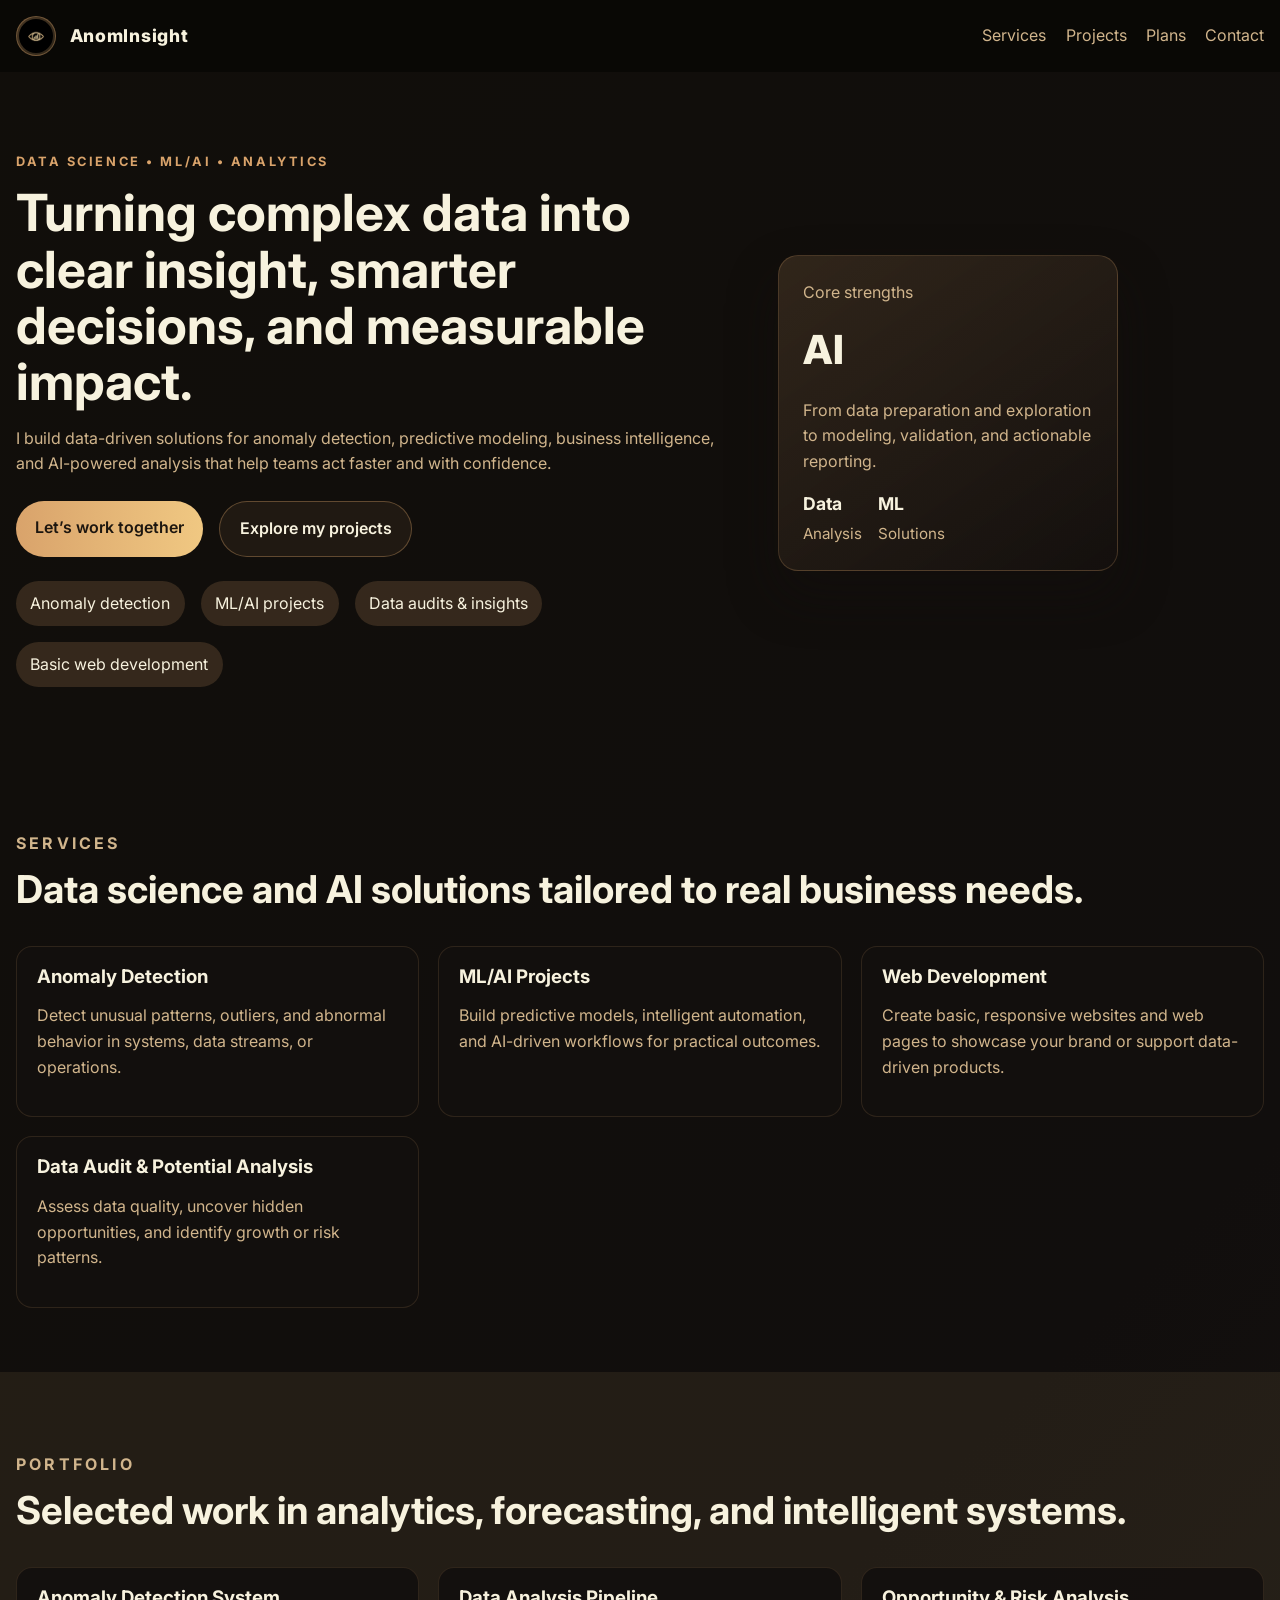
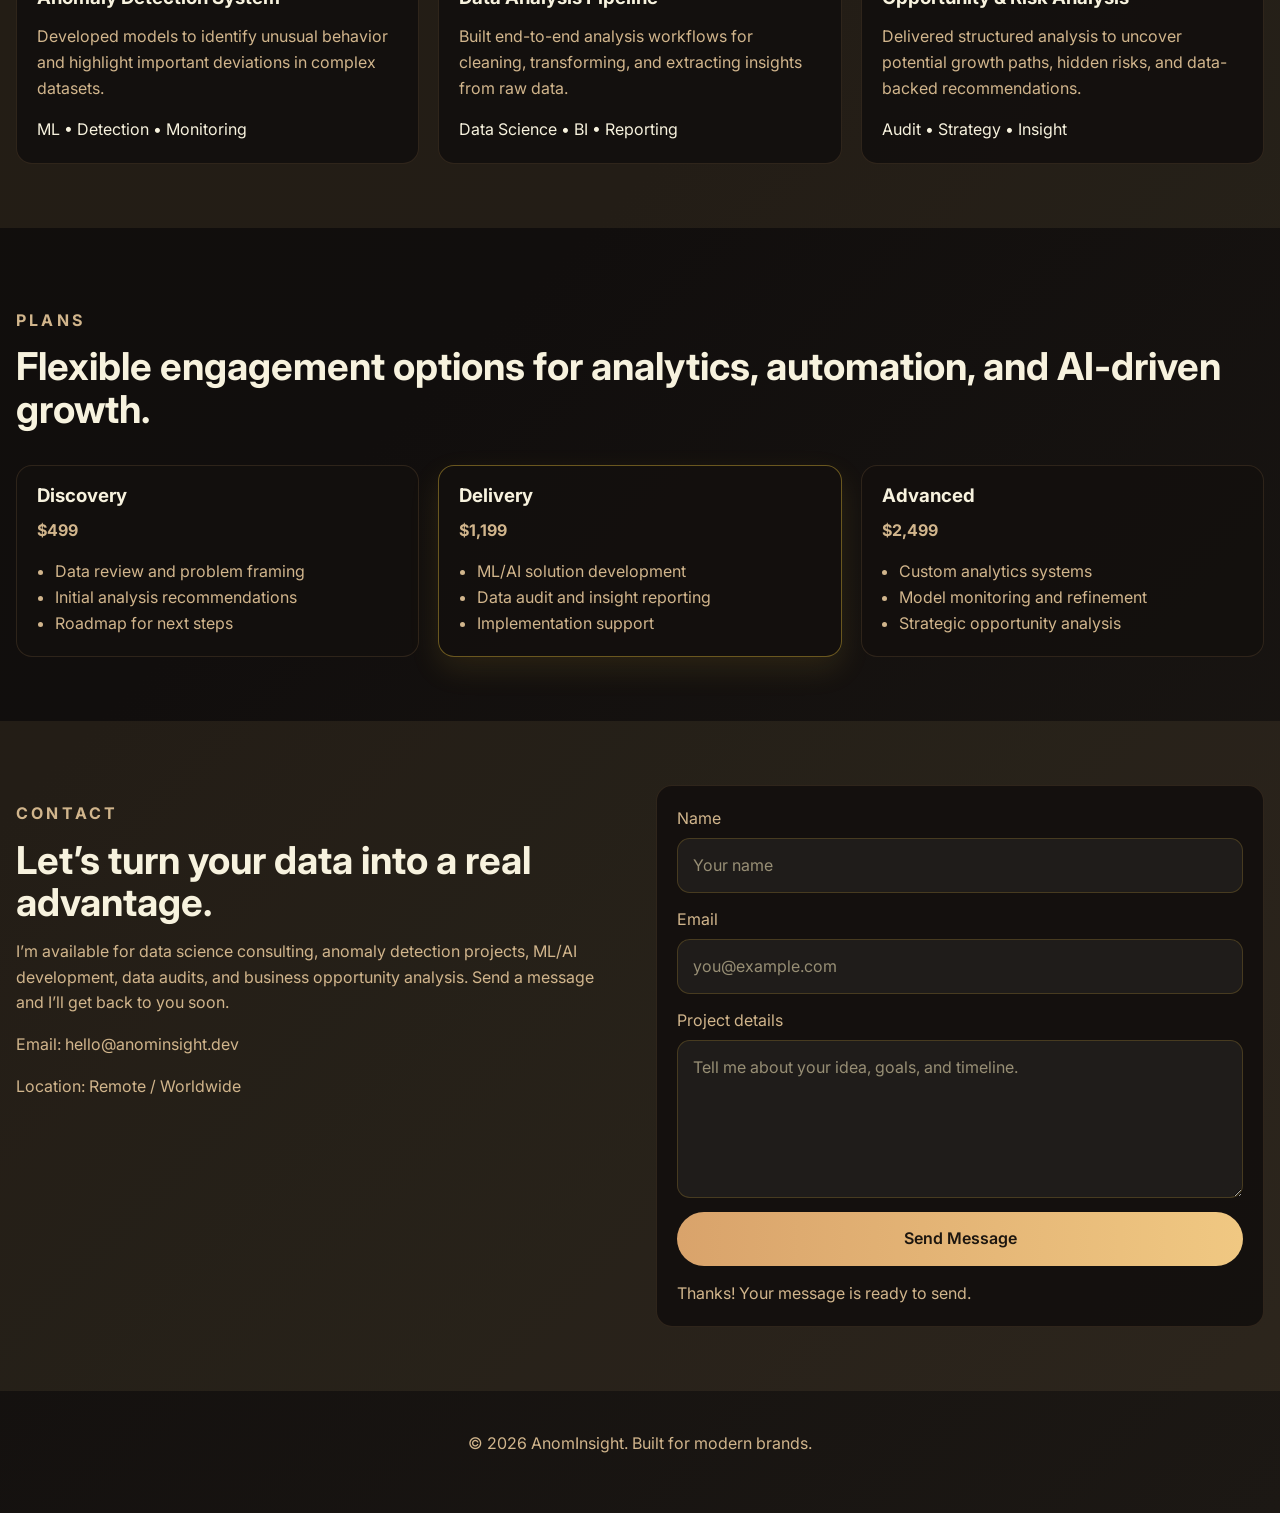
==== index.html @ 2d970a3c "Add CNAME file and update navigation links in index.html; adjust container and nav-inner widths in s" ====
﻿<!DOCTYPE html>
<html lang="en">
  <head>
    <meta charset="UTF-8" />
    <meta name="viewport" content="width=device-width, initial-scale=1.0" />
    <meta name="description" content="AnomInsight is a modern brand and portfolio page for showcasing projects, services, pricing plans, and contact details." />
    <title>AnomInsight | Portfolio & Brand</title>
    <link rel="preconnect" href="https://fonts.googleapis.com" />
    <link rel="preconnect" href="https://fonts.gstatic.com" crossorigin />
    <link href="https://fonts.googleapis.com/css2?family=Inter:wght@400;500;600;700;800&display=swap" rel="stylesheet" />
    <link rel="stylesheet" href="style.css" />
  </head>
  <body>
    <header class="hero" id="top">
      <nav class="nav">
        <div class="container nav-inner">
          <a class="brand" href="#top">
            <span class="brand-logo"><img src="images/Logo_small_2.png" alt="AnomInsight Logo" /></span>
            <span>AnomInsight</span>
          </a>
          <button class="menu-toggle" aria-label="Toggle navigation" aria-expanded="false">
            <span></span>
            <span></span>
            <span></span>
          </button>
          <div class="nav-links">
            <a href="#services">Services</a>
            <a href="#projects">Projects</a>
            <a href="#plans">Plans</a>
            <a href="#contact">Contact</a>
          </div>
        </div>
      </nav>

      <div class="container hero-grid">
        <div>
          <p class="eyebrow">Data Science • ML/AI • Analytics</p>
          <h1>Turning complex data into clear insight, smarter decisions, and measurable impact.</h1>
          <p class="hero-copy">
            I build data-driven solutions for anomaly detection, predictive modeling, business intelligence, and AI-powered analysis that help teams act faster and with confidence.
          </p>
          <div class="hero-actions">
            <a class="btn btn-primary" href="#contact">Let’s work together</a>
            <a class="btn btn-secondary" href="#projects">Explore my projects</a>
          </div>
          <ul class="highlights">
            <li>Anomaly detection</li>
            <li>ML/AI projects</li>
            <li>Data audits & insights</li>
            <li>Basic web development</li>
          </ul>
        </div>

        <div class="panel-card">
          <p class="panel-label">Core strengths</p>
          <div class="score">AI</div>
          <p class="panel-text">From data preparation and exploration to modeling, validation, and actionable reporting.</p>
          <div class="mini-stats">
            <div>
              <strong>Data</strong>
              <span>Analysis</span>
            </div>
            <div>
              <strong>ML</strong>
              <span>Solutions</span>
            </div>
          </div>
        </div>
      </div>
    </header>

    <main>
      <section class="section container" id="services">
        <div class="section-heading">
          <p class="eyebrow">Services</p>
          <h2>Data science and AI solutions tailored to real business needs.</h2>
        </div>
        <div class="cards">
          <article class="card">
            <h3>Anomaly Detection</h3>
            <p>Detect unusual patterns, outliers, and abnormal behavior in systems, data streams, or operations.</p>
          </article>
          <article class="card">
            <h3>ML/AI Projects</h3>
            <p>Build predictive models, intelligent automation, and AI-driven workflows for practical outcomes.</p>
          </article>
          <article class="card">
            <h3>Web Development</h3>
            <p>Create basic, responsive websites and web pages to showcase your brand or support data-driven products.</p>
          </article>
          <article class="card">
            <h3>Data Audit & Potential Analysis</h3>
            <p>Assess data quality, uncover hidden opportunities, and identify growth or risk patterns.</p>
          </article>
        </div>
      </section>

      <section class="section section-alt" id="projects">
        <div class="container">
          <div class="section-heading">
            <p class="eyebrow">Portfolio</p>
            <h2>Selected work in analytics, forecasting, and intelligent systems.</h2>
          </div>
          <div class="project-grid">
            <article class="project-card">
              <h3>Anomaly Detection System</h3>
              <p>Developed models to identify unusual behavior and highlight important deviations in complex datasets.</p>
              <span>ML • Detection • Monitoring</span>
            </article>
            <article class="project-card">
              <h3>Data Analysis Pipeline</h3>
              <p>Built end-to-end analysis workflows for cleaning, transforming, and extracting insights from raw data.</p>
              <span>Data Science • BI • Reporting</span>
            </article>
            <article class="project-card">
              <h3>Opportunity & Risk Analysis</h3>
              <p>Delivered structured analysis to uncover potential growth paths, hidden risks, and data-backed recommendations.</p>
              <span>Audit • Strategy • Insight</span>
            </article>
          </div>
        </div>
      </section>

      <section class="section container" id="plans">
        <div class="section-heading">
          <p class="eyebrow">Plans</p>
          <h2>Flexible engagement options for analytics, automation, and AI-driven growth.</h2>
        </div>
        <div class="plans-grid">
          <article class="plan-card">
            <h3>Discovery</h3>
            <p class="price">$499</p>
            <ul>
              <li>Data review and problem framing</li>
              <li>Initial analysis recommendations</li>
              <li>Roadmap for next steps</li>
            </ul>
          </article>
          <article class="plan-card featured">
            <h3>Delivery</h3>
            <p class="price">$1,199</p>
            <ul>
              <li>ML/AI solution development</li>
              <li>Data audit and insight reporting</li>
              <li>Implementation support</li>
            </ul>
          </article>
          <article class="plan-card">
            <h3>Advanced</h3>
            <p class="price">$2,499</p>
            <ul>
              <li>Custom analytics systems</li>
              <li>Model monitoring and refinement</li>
              <li>Strategic opportunity analysis</li>
            </ul>
          </article>
        </div>
      </section>

      <section class="section section-alt" id="contact">
        <div class="container contact-grid">
          <div>
            <p class="eyebrow">Contact</p>
            <h2>Let’s turn your data into a real advantage.</h2>
            <p>I’m available for data science consulting, anomaly detection projects, ML/AI development, data audits, and business opportunity analysis. Send a message and I’ll get back to you soon.</p>
            <div class="contact-info">
              <p>Email: hello@anominsight.dev</p>
              <p>Location: Remote / Worldwide</p>
            </div>
          </div>

          <form class="contact-form" id="contactForm">
            <label>
              Name
              <input type="text" name="name" placeholder="Your name" required />
            </label>
            <label>
              Email
              <input type="email" name="email" placeholder="you@example.com" required />
            </label>
            <label>
              Project details
              <textarea name="message" rows="5" placeholder="Tell me about your idea, goals, and timeline." required></textarea>
            </label>
            <button class="btn btn-primary" type="submit">Send Message</button>
            <p class="form-note" id="formNote">Thanks! Your message is ready to send.</p>
          </form>
        </div>
      </section>
    </main>

    <footer class="footer">
      <div class="container footer-content">
        <p>© <span id="year"></span> AnomInsight. Built for modern brands.</p>
      </div>
    </footer>

    <script src="script.js"></script>
  </body>
</html>
---- style.css ----
﻿:root {
  --bg: #090806;
  --panel: #12100f;
  --panel-2: #1a1714;
  --text: #f7f2de;
  --muted: #d1b58c;
  --accent: #d9a36b;
  --accent-2: #f0c882;
}

* { box-sizing: border-box; }

html { scroll-behavior: smooth; }

body {
  margin: 0;
  font-family: 'Inter', sans-serif;
  color: var(--text);
  background: linear-gradient(135deg, #110e0a, #110e0d 55%, #1c1814);
  line-height: 1.6;
}

a { color: inherit; text-decoration: none; }

button, input, textarea { font: inherit; }

.container {
  width: min(1600px, calc(100% - 2rem));
  margin: 0 auto;
}

body {
  padding-top: 72px;
}

.hero {
  padding: 1.2rem 0 4rem;
}

.nav {
  position: fixed;
  top: 0;
  left: 0;
  right: 0;
  z-index: 999;
  background: rgba(9, 8, 6, 0.92);
  backdrop-filter: blur(14px);
}

.nav-inner {
  width: min(1320px, calc(100% - 2rem));
  margin: 0 auto;
  display: flex;
  justify-content: space-between;
  align-items: center;
  padding: 1rem 0;
}

.brand {
  font-weight: 800;
  letter-spacing: 0.04em;
  font-size: 1.1rem;
  display: inline-flex;
  align-items: center;
  gap: 0.85rem;
}

.brand-logo {
  width: 40px;
  height: 40px;
  border-radius: 50%;
  display: inline-flex;
  align-items: center;
  justify-content: center;
  overflow: hidden;
  background: linear-gradient(135deg, rgba(217,163,107,0.3), rgba(240,200,130,0.15));
  border: 1px solid rgba(217,163,107,0.35);
  flex-shrink: 0;
  padding: 2px;
}

.brand-logo img {
  width: 100%;
  height: 100%;
  object-fit: cover;
  border-radius: 50%;
  display: block;
}

.nav-links {
  display: flex;
  gap: 1.2rem;
  color: var(--muted);
}

.menu-toggle {
  display: none;
  background: transparent;
  border: 0;
  padding: 0.25rem;
  cursor: pointer;
}

.menu-toggle span {
  display: block;
  width: 24px;
  height: 2px;
  background: var(--text);
  margin: 5px 0;
}

.hero-grid {
  display: grid;
  grid-template-columns: 1.2fr 0.8fr;
  gap: 2rem;
  align-items: center;
  padding-top: 3rem;
}

.eyebrow {
  text-transform: uppercase;
  letter-spacing: 0.2em;
  font-size: 0.8rem;
  color: var(--accent);
  font-weight: 700;
  margin-bottom: 0.75rem;
}

h1, h2, h3 {
  line-height: 1.1;
  margin: 0 0 1rem;
}

h1 { font-size: clamp(2.2rem, 4vw, 3.7rem); }
h2 { font-size: clamp(1.8rem, 3vw, 2.4rem); }

.hero-copy, .card p, .section p, .project-card p, .plan-card li, .contact-info p, .footer p {
  color: var(--muted);
  font-size: 1rem;
}

.hero-actions {
  display: flex;
  gap: 1rem;
  margin-top: 1.5rem;
  flex-wrap: wrap;
}

.btn {
  display: inline-block;
  padding: 0.9rem 1.2rem;
  border-radius: 999px;
  font-weight: 600;
  transition: transform 180ms ease, box-shadow 180ms ease;
  border: 0;
  cursor: pointer;
}

.btn:hover { transform: translateY(-2px); }

.btn-primary {
  background: linear-gradient(90deg, var(--accent), var(--accent-2));
  color: #1d160f;
}

.btn-secondary {
  border: 1px solid rgba(217,163,107,0.35);
  background: rgba(217,163,107,0.08);
  color: var(--text);
}

.highlights {
  display: flex;
  gap: 1rem;
  flex-wrap: wrap;
  padding: 0;
  margin: 1.5rem 0 0;
  list-style: none;
}

.highlights li {
  background: rgba(217,163,107,0.18);
  padding: 0.6rem 0.9rem;
  border-radius: 999px;
  color: var(--text);
}

.panel-card {
  width: 100%;
  max-width: 340px;
  background: linear-gradient(145deg, rgba(217,163,107,0.16), rgba(20,16,14,0.9));
  border: 1px solid rgba(217,163,107,0.22);
  border-radius: 1.25rem;
  padding: 1.5rem;
  box-shadow: 0 24px 50px rgba(20,16,14,0.45);
}

.panel-label { color: var(--muted); margin: 0 0 0.75rem; }

.score {
  font-size: 2.5rem;
  font-weight: 800;
  margin-bottom: 1rem;
}

.panel-text { margin: 0 0 1rem; color: var(--muted); }

.mini-stats {
  display: flex;
  gap: 1rem;
}

.mini-stats div {
  display: flex;
  flex-direction: column;
  gap: 0.2rem;
}

.mini-stats strong { font-size: 1.1rem; }
.mini-stats span { color: var(--muted); font-size: 0.95rem; }

.section {
  padding: 4rem 0;
}

.section-alt {
  background: rgba(240, 200, 130, 0.08);
}

.section-heading { margin-bottom: 2.2rem; }

.cards, .project-grid, .plans-grid {
  display: grid;
  gap: 1.2rem;
}

.cards {
  grid-template-columns: repeat(3, 1fr);
}

.project-grid {
  grid-template-columns: repeat(3, 1fr);
}

.plans-grid {
  grid-template-columns: repeat(3, 1fr);
}

.card, .project-card, .plan-card, .contact-form {
  background: rgba(20, 16, 14, 0.95);
  border: 1px solid rgba(217,163,107,0.14);
  border-radius: 1rem;
  padding: 1.25rem;
}

.card h3, .project-card h3, .plan-card h3 { margin-bottom: 0.7rem; }

.plan-card.featured {
  border-color: rgba(212,175,55,0.45);
  box-shadow: 0 12px 30px rgba(212,175,55,0.12);
}

.price {
  font-size: 1.8rem;
  font-weight: 700;
  color: var(--accent);
  margin-top: 0;
}

.plan-card ul {
  padding-left: 1.1rem;
  margin: 0;
}

.contact-grid {
  display: grid;
  grid-template-columns: 1fr 1fr;
  gap: 2rem;
  align-items: start;
}

.contact-form {
  display: grid;
  gap: 0.9rem;
}

.contact-form label {
  display: grid;
  gap: 0.4rem;
  color: var(--muted);
}

.contact-form input,
.contact-form textarea {
  width: 100%;
  border: 1px solid rgba(212,175,55,0.22);
  border-radius: 0.8rem;
  padding: 0.85rem 0.95rem;
  background: rgba(255,255,255,0.05);
  color: var(--text);
}

.contact-form input::placeholder,
.contact-form textarea::placeholder {
  color: rgba(202,191,155,0.7);
}

.form-note {
  margin: 0;
  color: var(--accent);
  min-height: 1.4rem;
}

.footer {
  padding: 1.5rem 0 2.5rem;
}

.footer-content {
  text-align: center;
}

@media (max-width: 840px) {
  .menu-toggle { display: block; }

  .nav-links {
    display: none;
    position: absolute;
    top: 70px;
    right: 1rem;
    background: rgba(7, 17, 31, 0.96);
    padding: 1rem;
    border-radius: 1rem;
    border: 1px solid rgba(255,255,255,0.1);
    flex-direction: column;
    min-width: 180px;
  }

  .nav-links.open { display: flex; }

  .hero-grid, .contact-grid, .cards, .project-grid, .plans-grid {
    grid-template-columns: 1fr;
  }
}
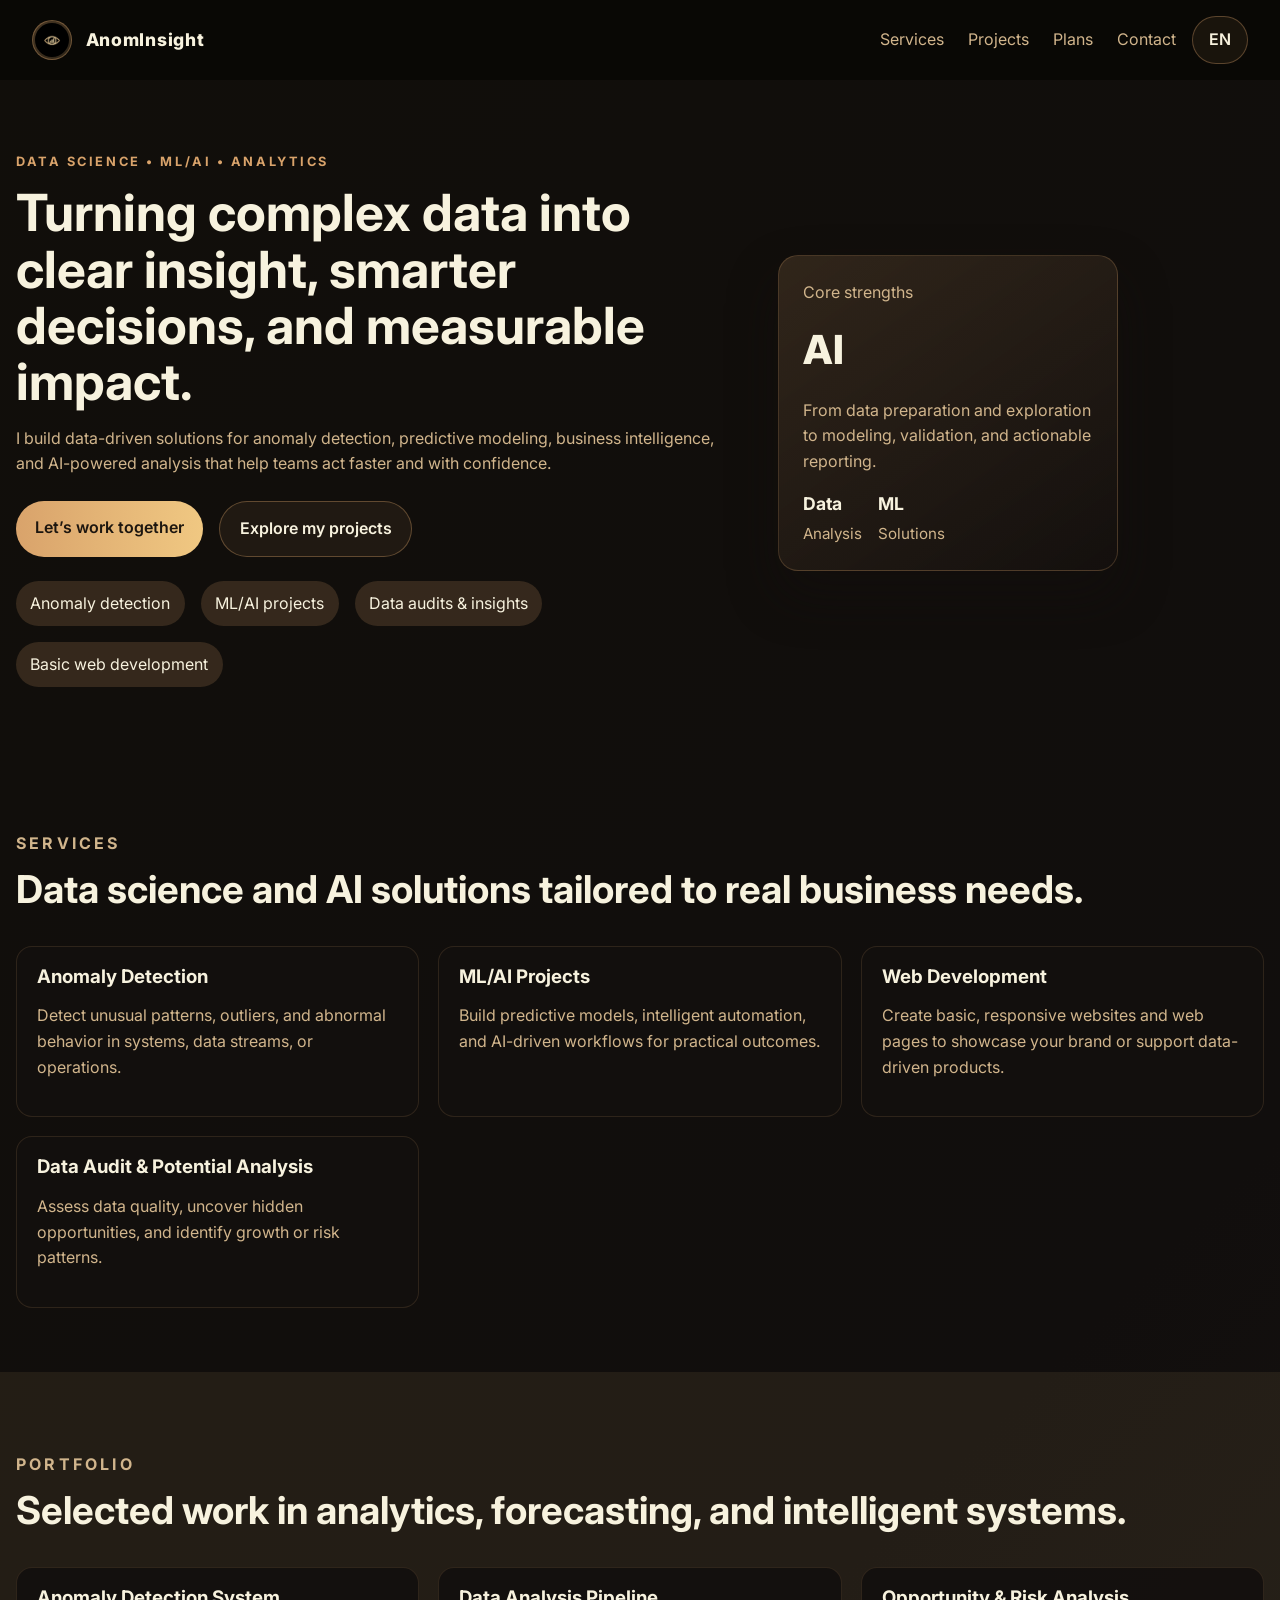
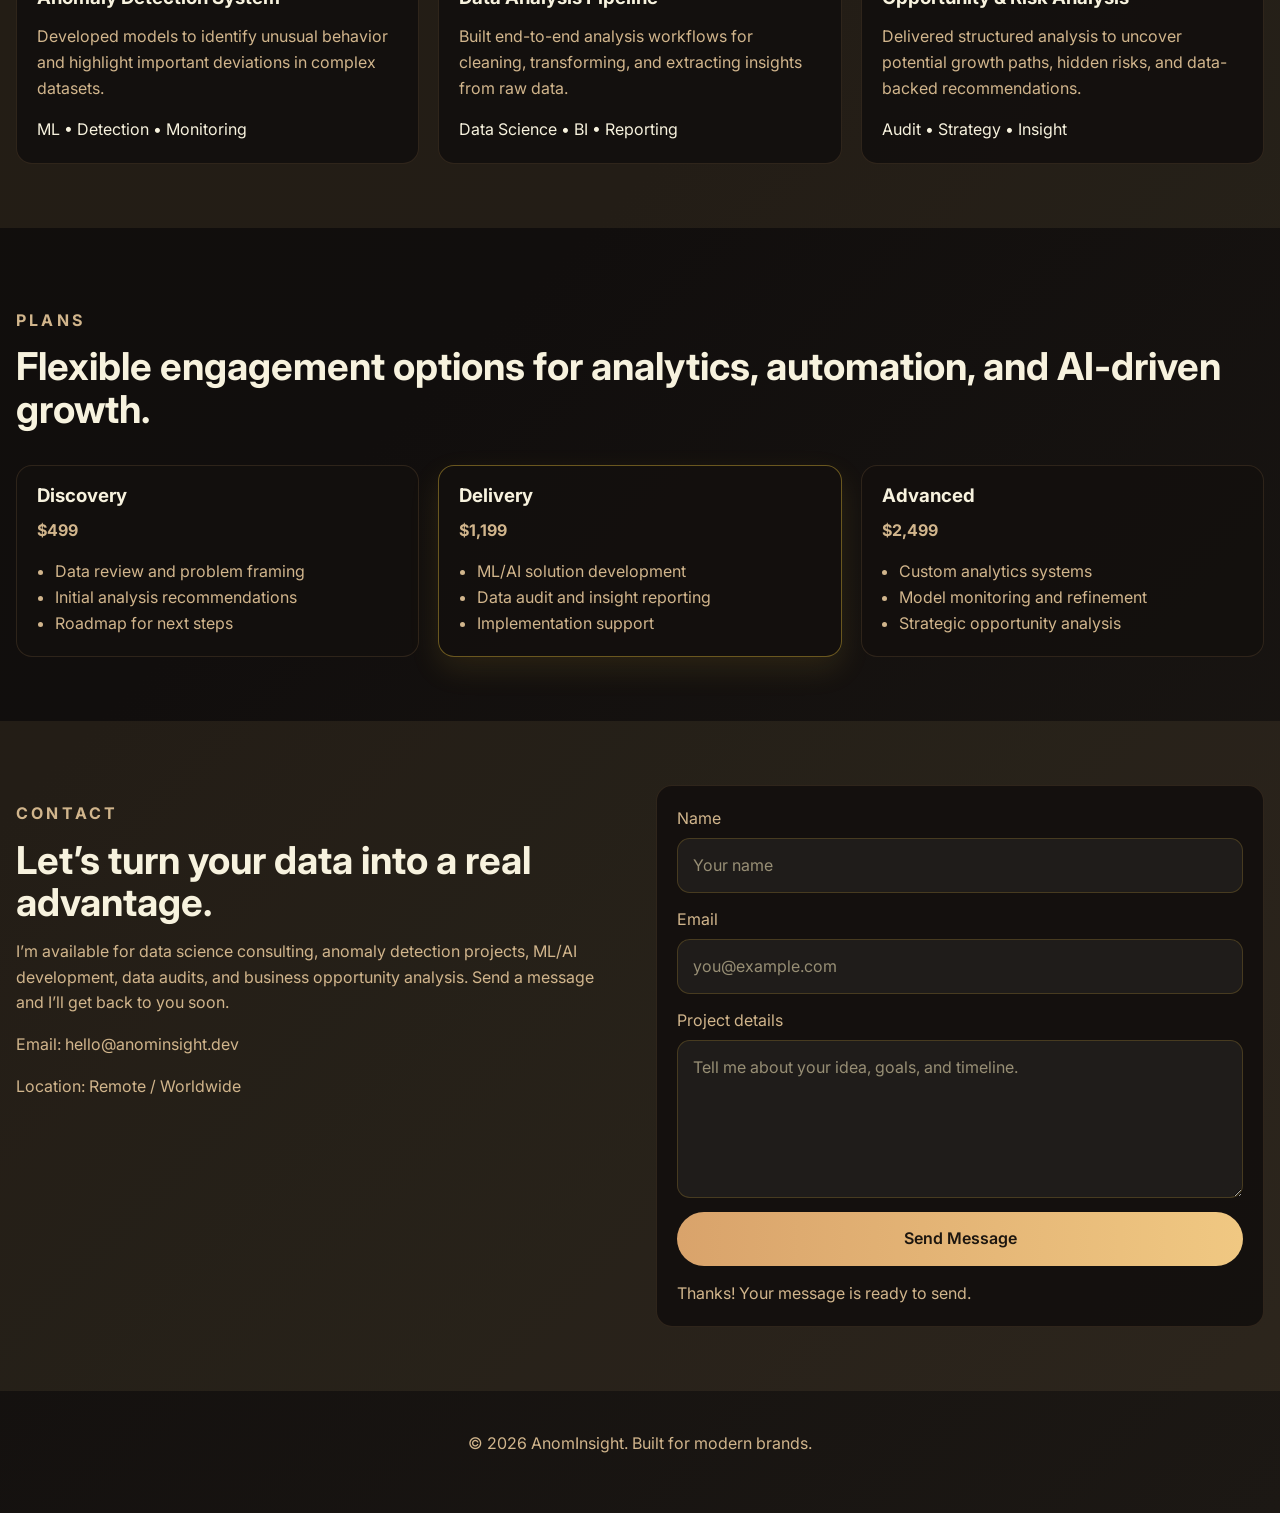
==== commit 88d55486: "Add multilingual support and enhance navigation styling in HTML, CSS, and JavaScript" ====
--- a/index.html
+++ b/index.html
@@ -23,38 +23,41 @@
             <span></span>
             <span></span>
           </button>
-          <div class="nav-links">
-            <a href="#services">Services</a>
-            <a href="#projects">Projects</a>
-            <a href="#plans">Plans</a>
-            <a href="#contact">Contact</a>
+          <div class="nav-actions">
+            <div class="nav-links">
+              <a href="#services" data-i18n="nav.services">Services</a>
+              <a href="#projects" data-i18n="nav.projects">Projects</a>
+              <a href="#plans" data-i18n="nav.plans">Plans</a>
+              <a href="#contact" data-i18n="nav.contact">Contact</a>
+            </div>
+            <button class="lang-toggle" type="button" aria-label="Switch language" data-i18n="langToggle">HU</button>
           </div>
         </div>
       </nav>
 
       <div class="container hero-grid">
         <div>
-          <p class="eyebrow">Data Science • ML/AI • Analytics</p>
-          <h1>Turning complex data into clear insight, smarter decisions, and measurable impact.</h1>
-          <p class="hero-copy">
+          <p class="eyebrow" data-i18n="hero.eyebrow">Data Science • ML/AI • Analytics</p>
+          <h1 data-i18n="hero.heading">Turning complex data into clear insight, smarter decisions, and measurable impact.</h1>
+          <p class="hero-copy" data-i18n="hero.copy">
             I build data-driven solutions for anomaly detection, predictive modeling, business intelligence, and AI-powered analysis that help teams act faster and with confidence.
           </p>
           <div class="hero-actions">
-            <a class="btn btn-primary" href="#contact">Let’s work together</a>
-            <a class="btn btn-secondary" href="#projects">Explore my projects</a>
+            <a class="btn btn-primary" href="#contact" data-i18n="hero.ctaPrimary">Let’s work together</a>
+            <a class="btn btn-secondary" href="#projects" data-i18n="hero.ctaSecondary">Explore my projects</a>
           </div>
           <ul class="highlights">
-            <li>Anomaly detection</li>
-            <li>ML/AI projects</li>
-            <li>Data audits & insights</li>
-            <li>Basic web development</li>
+            <li data-i18n="hero.highlight1">Anomaly detection</li>
+            <li data-i18n="hero.highlight2">ML/AI projects</li>
+            <li data-i18n="hero.highlight3">Data audits & insights</li>
+            <li data-i18n="hero.highlight4">Basic web development</li>
           </ul>
         </div>
 
         <div class="panel-card">
-          <p class="panel-label">Core strengths</p>
-          <div class="score">AI</div>
-          <p class="panel-text">From data preparation and exploration to modeling, validation, and actionable reporting.</p>
+          <p class="panel-label" data-i18n="panel.label">Core strengths</p>
+          <div class="score" data-i18n="panel.score">AI</div>
+          <p class="panel-text" data-i18n="panel.text">From data preparation and exploration to modeling, validation, and actionable reporting.</p>
           <div class="mini-stats">
             <div>
               <strong>Data</strong>
@@ -72,8 +75,8 @@
     <main>
       <section class="section container" id="services">
         <div class="section-heading">
-          <p class="eyebrow">Services</p>
-          <h2>Data science and AI solutions tailored to real business needs.</h2>
+          <p class="eyebrow" data-i18n="services.eyebrow">Services</p>
+          <h2 data-i18n="services.heading">Data science and AI solutions tailored to real business needs.</h2>
         </div>
         <div class="cards">
           <article class="card">
@@ -98,24 +101,24 @@
       <section class="section section-alt" id="projects">
         <div class="container">
           <div class="section-heading">
-            <p class="eyebrow">Portfolio</p>
-            <h2>Selected work in analytics, forecasting, and intelligent systems.</h2>
+            <p class="eyebrow" data-i18n="projects.eyebrow">Portfolio</p>
+            <h2 data-i18n="projects.heading">Selected work in analytics, forecasting, and intelligent systems.</h2>
           </div>
           <div class="project-grid">
             <article class="project-card">
-              <h3>Anomaly Detection System</h3>
-              <p>Developed models to identify unusual behavior and highlight important deviations in complex datasets.</p>
-              <span>ML • Detection • Monitoring</span>
+              <h3 data-i18n="projects.card1.title">Anomaly Detection System</h3>
+              <p data-i18n="projects.card1.text">Developed models to identify unusual behavior and highlight important deviations in complex datasets.</p>
+              <span data-i18n="projects.card1.tag">ML • Detection • Monitoring</span>
             </article>
             <article class="project-card">
-              <h3>Data Analysis Pipeline</h3>
-              <p>Built end-to-end analysis workflows for cleaning, transforming, and extracting insights from raw data.</p>
-              <span>Data Science • BI • Reporting</span>
+              <h3 data-i18n="projects.card2.title">Data Analysis Pipeline</h3>
+              <p data-i18n="projects.card2.text">Built end-to-end analysis workflows for cleaning, transforming, and extracting insights from raw data.</p>
+              <span data-i18n="projects.card2.tag">Data Science • BI • Reporting</span>
             </article>
             <article class="project-card">
-              <h3>Opportunity & Risk Analysis</h3>
-              <p>Delivered structured analysis to uncover potential growth paths, hidden risks, and data-backed recommendations.</p>
-              <span>Audit • Strategy • Insight</span>
+              <h3 data-i18n="projects.card3.title">Opportunity & Risk Analysis</h3>
+              <p data-i18n="projects.card3.text">Delivered structured analysis to uncover potential growth paths, hidden risks, and data-backed recommendations.</p>
+              <span data-i18n="projects.card3.tag">Audit • Strategy • Insight</span>
             </article>
           </div>
         </div>
@@ -123,35 +126,35 @@
 
       <section class="section container" id="plans">
         <div class="section-heading">
-          <p class="eyebrow">Plans</p>
-          <h2>Flexible engagement options for analytics, automation, and AI-driven growth.</h2>
+          <p class="eyebrow" data-i18n="plans.eyebrow">Plans</p>
+          <h2 data-i18n="plans.heading">Flexible engagement options for analytics, automation, and AI-driven growth.</h2>
         </div>
         <div class="plans-grid">
           <article class="plan-card">
-            <h3>Discovery</h3>
+            <h3 data-i18n="plans.card1.title">Discovery</h3>
             <p class="price">$499</p>
             <ul>
-              <li>Data review and problem framing</li>
-              <li>Initial analysis recommendations</li>
-              <li>Roadmap for next steps</li>
+              <li data-i18n="plans.card1.item1">Data review and problem framing</li>
+              <li data-i18n="plans.card1.item2">Initial analysis recommendations</li>
+              <li data-i18n="plans.card1.item3">Roadmap for next steps</li>
             </ul>
           </article>
           <article class="plan-card featured">
-            <h3>Delivery</h3>
+            <h3 data-i18n="plans.card2.title">Delivery</h3>
             <p class="price">$1,199</p>
             <ul>
-              <li>ML/AI solution development</li>
-              <li>Data audit and insight reporting</li>
-              <li>Implementation support</li>
+              <li data-i18n="plans.card2.item1">ML/AI solution development</li>
+              <li data-i18n="plans.card2.item2">Data audit and insight reporting</li>
+              <li data-i18n="plans.card2.item3">Implementation support</li>
             </ul>
           </article>
           <article class="plan-card">
-            <h3>Advanced</h3>
+            <h3 data-i18n="plans.card3.title">Advanced</h3>
             <p class="price">$2,499</p>
             <ul>
-              <li>Custom analytics systems</li>
-              <li>Model monitoring and refinement</li>
-              <li>Strategic opportunity analysis</li>
+              <li data-i18n="plans.card3.item1">Custom analytics systems</li>
+              <li data-i18n="plans.card3.item2">Model monitoring and refinement</li>
+              <li data-i18n="plans.card3.item3">Strategic opportunity analysis</li>
             </ul>
           </article>
         </div>
@@ -160,30 +163,30 @@
       <section class="section section-alt" id="contact">
         <div class="container contact-grid">
           <div>
-            <p class="eyebrow">Contact</p>
-            <h2>Let’s turn your data into a real advantage.</h2>
-            <p>I’m available for data science consulting, anomaly detection projects, ML/AI development, data audits, and business opportunity analysis. Send a message and I’ll get back to you soon.</p>
+            <p class="eyebrow" data-i18n="contact.eyebrow">Contact</p>
+            <h2 data-i18n="contact.heading">Let’s turn your data into a real advantage.</h2>
+            <p data-i18n="contact.copy">I’m available for data science consulting, anomaly detection projects, ML/AI development, data audits, and business opportunity analysis. Send a message and I’ll get back to you soon.</p>
             <div class="contact-info">
-              <p>Email: hello@anominsight.dev</p>
-              <p>Location: Remote / Worldwide</p>
+              <p data-i18n="contact.email">Email: hello@anominsight.dev</p>
+              <p data-i18n="contact.location">Location: Remote / Worldwide</p>
             </div>
           </div>
 
           <form class="contact-form" id="contactForm">
             <label>
-              Name
-              <input type="text" name="name" placeholder="Your name" required />
+              <span data-i18n="contact.form.name">Name</span>
+              <input type="text" name="name" placeholder="Your name" data-i18n-placeholder="contact.form.placeholderName" required />
             </label>
             <label>
-              Email
-              <input type="email" name="email" placeholder="you@example.com" required />
+              <span data-i18n="contact.form.email">Email</span>
+              <input type="email" name="email" placeholder="you@example.com" data-i18n-placeholder="contact.form.placeholderEmail" required />
             </label>
             <label>
-              Project details
-              <textarea name="message" rows="5" placeholder="Tell me about your idea, goals, and timeline." required></textarea>
+              <span data-i18n="contact.form.details">Project details</span>
+              <textarea name="message" rows="5" placeholder="Tell me about your idea, goals, and timeline." data-i18n-placeholder="contact.form.placeholderDetails" required></textarea>
             </label>
-            <button class="btn btn-primary" type="submit">Send Message</button>
-            <p class="form-note" id="formNote">Thanks! Your message is ready to send.</p>
+            <button class="btn btn-primary" type="submit" data-i18n="contact.form.submit">Send Message</button>
+            <p class="form-note" id="formNote" data-i18n="contact.form.note">Thanks! Your message is ready to send.</p>
           </form>
         </div>
       </section>
@@ -191,7 +194,7 @@
 
     <footer class="footer">
       <div class="container footer-content">
-        <p>© <span id="year"></span> AnomInsight. Built for modern brands.</p>
+        <p data-i18n-html="footer.text">© <span id="year"></span> AnomInsight. Built for modern brands.</p>
       </div>
     </footer>
 
--- a/style.css
+++ b/style.css
@@ -45,10 +45,11 @@
   z-index: 999;
   background: rgba(9, 8, 6, 0.92);
   backdrop-filter: blur(14px);
+  padding: 0 1rem;
 }
 
 .nav-inner {
-  width: min(1320px, calc(100% - 2rem));
+  width: min(2000px, calc(100% - 2rem));
   margin: 0 auto;
   display: flex;
   justify-content: space-between;
@@ -87,10 +88,30 @@
   display: block;
 }
 
+.nav-actions {
+  display: flex;
+  align-items: center;
+  gap: 1rem;
+}
+
 .nav-links {
   display: flex;
-  gap: 1.2rem;
+  gap: 1.5rem;
   color: var(--muted);
+}
+
+.lang-toggle {
+  border: 1px solid rgba(217,163,107,0.35);
+  background: rgba(217,163,107,0.08);
+  color: var(--text);
+  border-radius: 999px;
+  padding: 0.65rem 1rem;
+  font-weight: 600;
+  cursor: pointer;
+}
+
+.lang-toggle:hover {
+  background: rgba(217,163,107,0.14);
 }
 
 .menu-toggle {
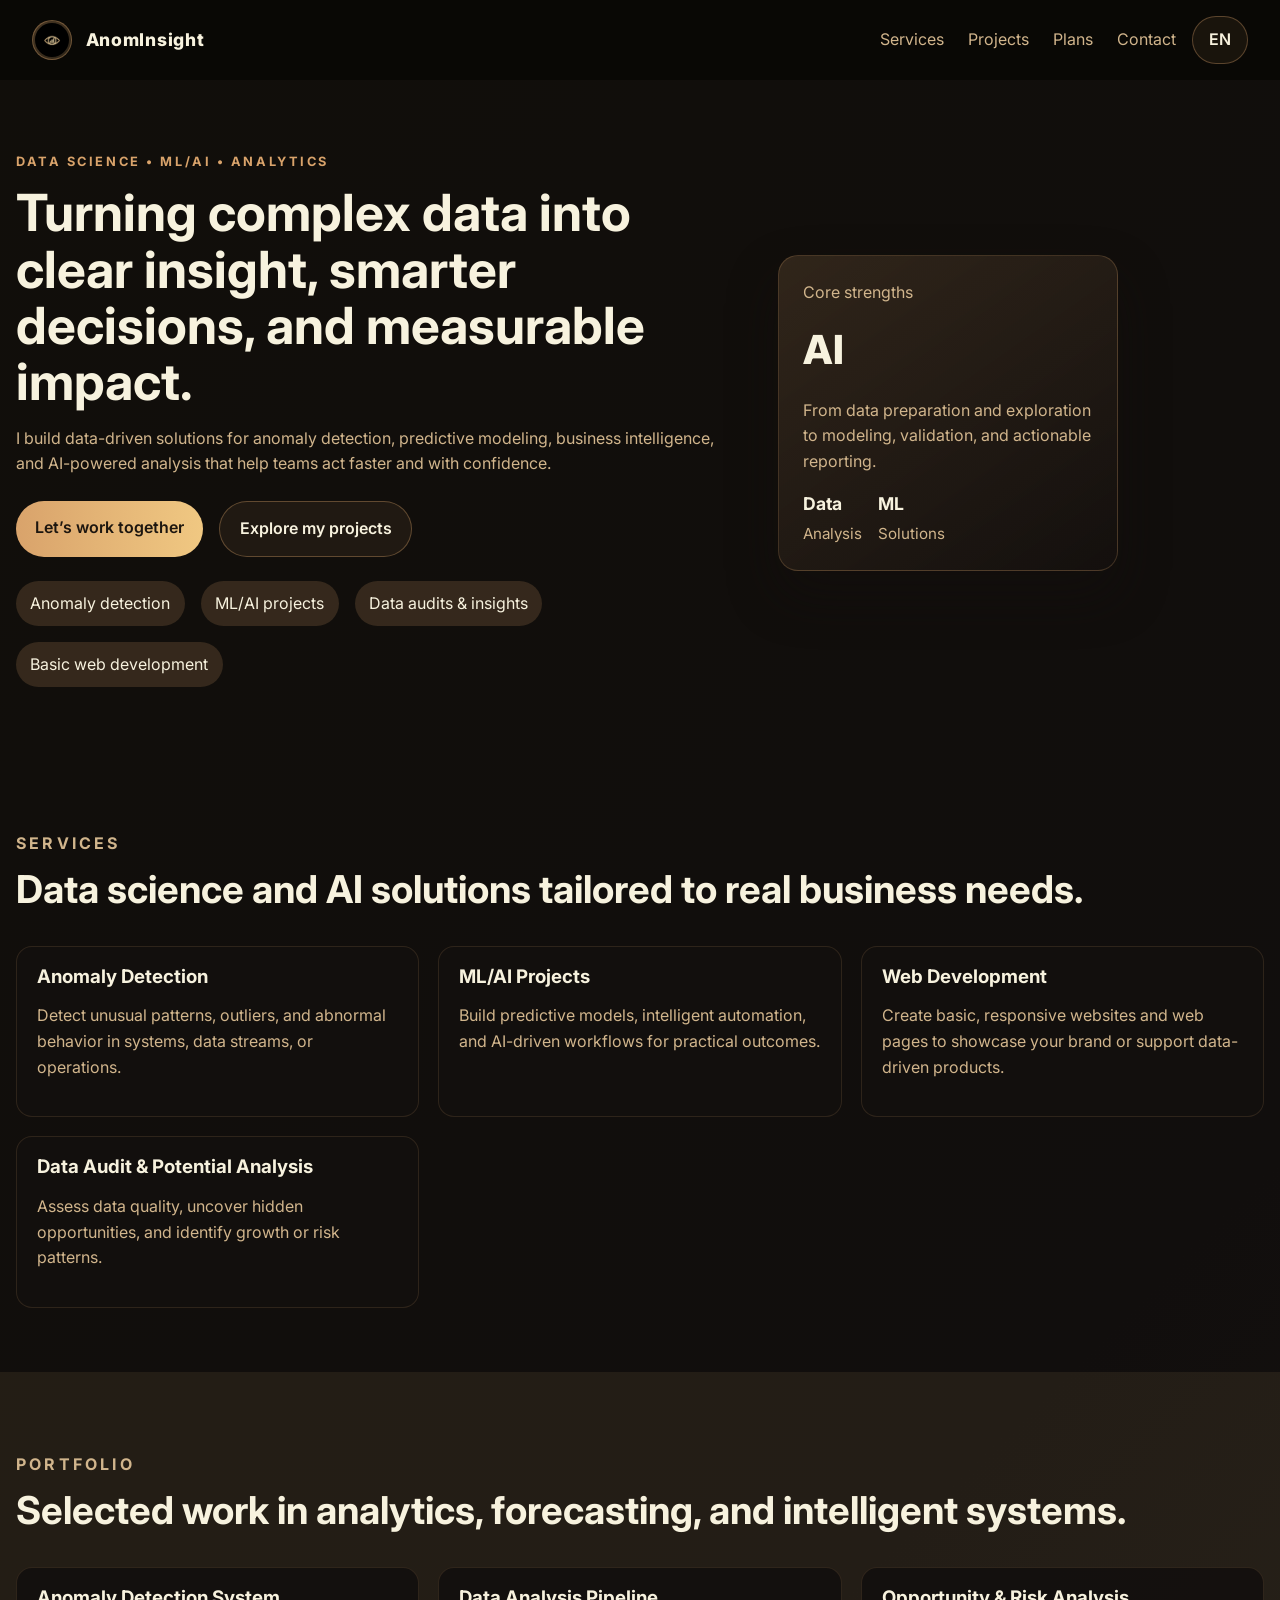
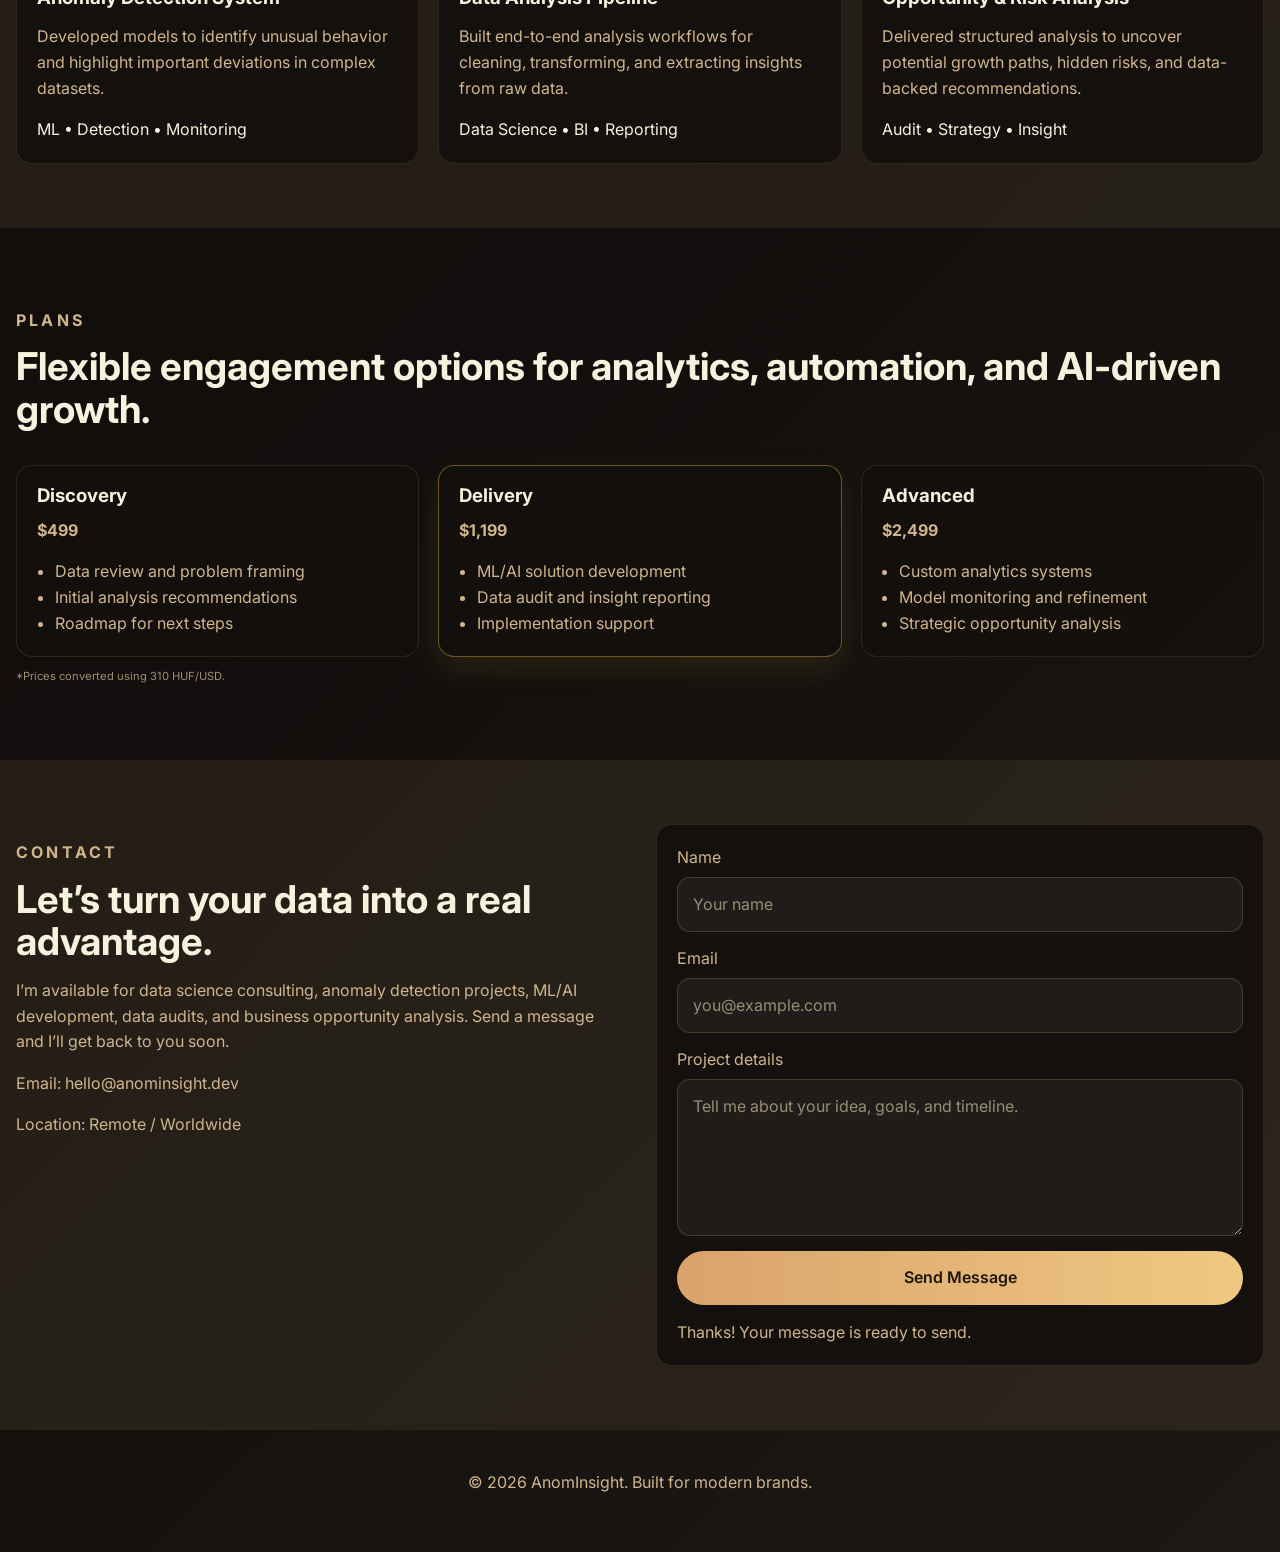
==== commit b5139055: "Add price conversion functionality and display notes in plans section" ====
--- a/index.html
+++ b/index.html
@@ -132,7 +132,7 @@
         <div class="plans-grid">
           <article class="plan-card">
             <h3 data-i18n="plans.card1.title">Discovery</h3>
-            <p class="price">$499</p>
+            <p class="price" data-price-usd="499">$499</p>
             <ul>
               <li data-i18n="plans.card1.item1">Data review and problem framing</li>
               <li data-i18n="plans.card1.item2">Initial analysis recommendations</li>
@@ -141,7 +141,7 @@
           </article>
           <article class="plan-card featured">
             <h3 data-i18n="plans.card2.title">Delivery</h3>
-            <p class="price">$1,199</p>
+            <p class="price" data-price-usd="1199">$1,199</p>
             <ul>
               <li data-i18n="plans.card2.item1">ML/AI solution development</li>
               <li data-i18n="plans.card2.item2">Data audit and insight reporting</li>
@@ -150,7 +150,7 @@
           </article>
           <article class="plan-card">
             <h3 data-i18n="plans.card3.title">Advanced</h3>
-            <p class="price">$2,499</p>
+            <p class="price" data-price-usd="2499">$2,499</p>
             <ul>
               <li data-i18n="plans.card3.item1">Custom analytics systems</li>
               <li data-i18n="plans.card3.item2">Model monitoring and refinement</li>
@@ -158,6 +158,7 @@
             </ul>
           </article>
         </div>
+        <p class="price-note" data-i18n="plans.priceNote">*Prices converted using 310 HUF/USD.</p>
       </section>
 
       <section class="section section-alt" id="contact">
--- a/style.css
+++ b/style.css
@@ -286,6 +286,15 @@
   font-weight: 700;
   color: var(--accent);
   margin-top: 0;
+}
+
+.section .price-note {
+  display: block;
+  margin-top: 0.75rem;
+  font-size: 0.7rem;
+  line-height: 1.4;
+  color: rgba(209,181,140, 0.8);
+  opacity: 0.95;
 }
 
 .plan-card ul {
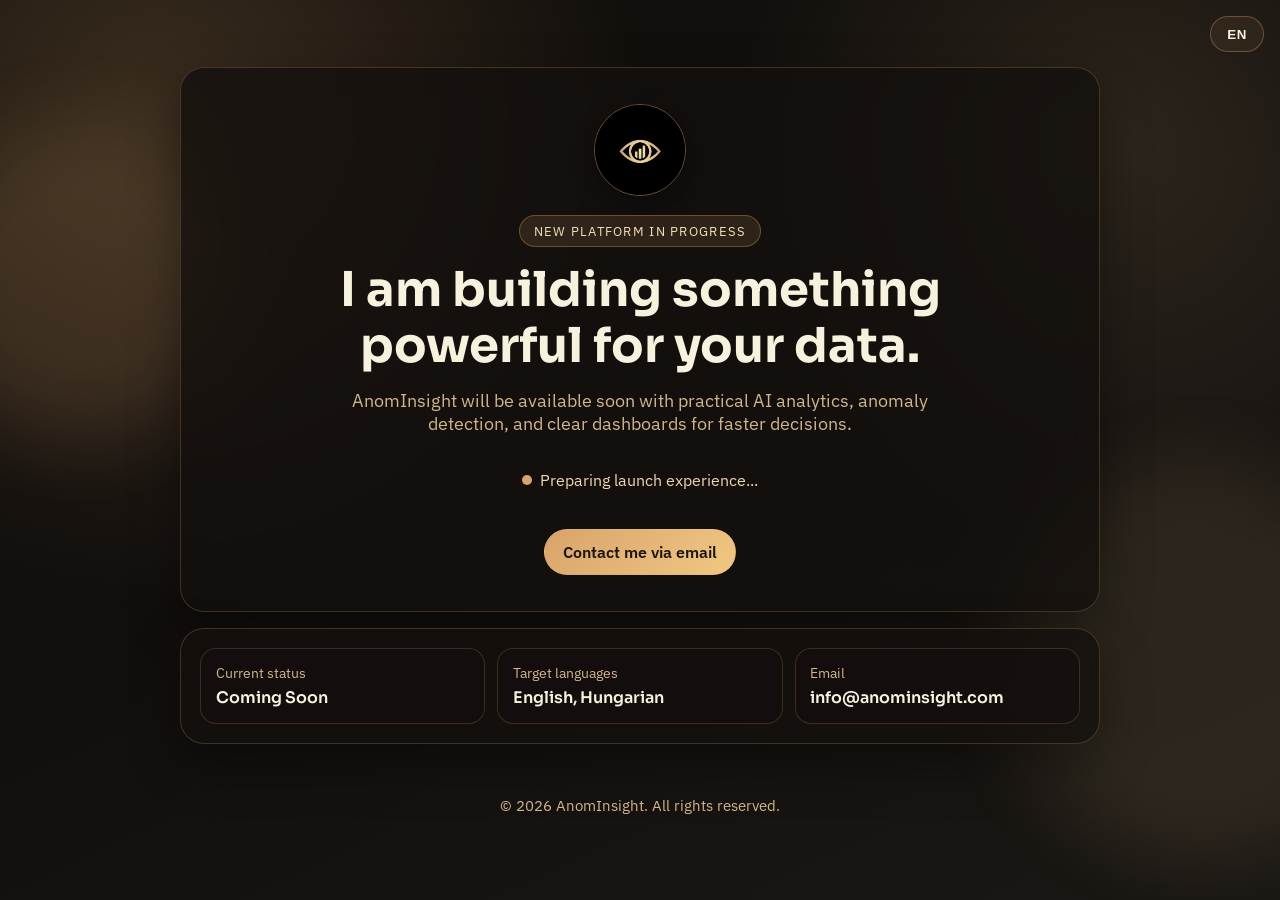
==== commit 4ec8b49e: "Refactor styles: Consolidate and enhance CSS for improved design consistency and responsiveness; int" ====
--- a/index.html
+++ b/index.html
@@ -1,204 +1,71 @@
-﻿<!DOCTYPE html>
+<!DOCTYPE html>
 <html lang="en">
   <head>
     <meta charset="UTF-8" />
     <meta name="viewport" content="width=device-width, initial-scale=1.0" />
-    <meta name="description" content="AnomInsight is a modern brand and portfolio page for showcasing projects, services, pricing plans, and contact details." />
-    <title>AnomInsight | Portfolio & Brand</title>
+    <meta
+      name="description"
+      content="AnomInsight is launching soon. AI-powered analytics and anomaly detection for data-driven teams."
+    />
+    <title>AnomInsight | Coming Soon</title>
     <link rel="preconnect" href="https://fonts.googleapis.com" />
     <link rel="preconnect" href="https://fonts.gstatic.com" crossorigin />
-    <link href="https://fonts.googleapis.com/css2?family=Inter:wght@400;500;600;700;800&display=swap" rel="stylesheet" />
+    <link
+      href="https://fonts.googleapis.com/css2?family=Sora:wght@500;600;700;800&family=IBM+Plex+Sans:wght@400;500;600&display=swap"
+      rel="stylesheet"
+    />
     <link rel="stylesheet" href="style.css" />
   </head>
   <body>
-    <header class="hero" id="top">
-      <nav class="nav">
-        <div class="container nav-inner">
-          <a class="brand" href="#top">
-            <span class="brand-logo"><img src="images/Logo_small_2.png" alt="AnomInsight Logo" /></span>
-            <span>AnomInsight</span>
-          </a>
-          <button class="menu-toggle" aria-label="Toggle navigation" aria-expanded="false">
-            <span></span>
-            <span></span>
-            <span></span>
-          </button>
-          <div class="nav-actions">
-            <div class="nav-links">
-              <a href="#services" data-i18n="nav.services">Services</a>
-              <a href="#projects" data-i18n="nav.projects">Projects</a>
-              <a href="#plans" data-i18n="nav.plans">Plans</a>
-              <a href="#contact" data-i18n="nav.contact">Contact</a>
-            </div>
-            <button class="lang-toggle" type="button" aria-label="Switch language" data-i18n="langToggle">HU</button>
-          </div>
+    <button class="lang-toggle" type="button" aria-label="Switch language" data-i18n="lang.toggle">HU</button>
+
+    <div class="bg-shape bg-shape-left" aria-hidden="true"></div>
+    <div class="bg-shape bg-shape-right" aria-hidden="true"></div>
+
+    <main class="page">
+      <section class="hero card reveal">
+        <div class="hero-brand">
+          <img class="logo" src="images/Logo_small_2.png" alt="AnomInsight logo" />
+          <p class="pill" data-i18n="hero.pill">New platform in progress</p>
         </div>
-      </nav>
+        <h1 data-i18n="hero.title">I am building something powerful for your data.</h1>
+        <p class="lead" data-i18n="hero.lead">
+          AnomInsight will be available soon with practical AI analytics, anomaly detection, and clear dashboards for
+          faster decisions.
+        </p>
 
-      <div class="container hero-grid">
-        <div>
-          <p class="eyebrow" data-i18n="hero.eyebrow">Data Science • ML/AI • Analytics</p>
-          <h1 data-i18n="hero.heading">Turning complex data into clear insight, smarter decisions, and measurable impact.</h1>
-          <p class="hero-copy" data-i18n="hero.copy">
-            I build data-driven solutions for anomaly detection, predictive modeling, business intelligence, and AI-powered analysis that help teams act faster and with confidence.
-          </p>
-          <div class="hero-actions">
-            <a class="btn btn-primary" href="#contact" data-i18n="hero.ctaPrimary">Let’s work together</a>
-            <a class="btn btn-secondary" href="#projects" data-i18n="hero.ctaSecondary">Explore my projects</a>
-          </div>
-          <ul class="highlights">
-            <li data-i18n="hero.highlight1">Anomaly detection</li>
-            <li data-i18n="hero.highlight2">ML/AI projects</li>
-            <li data-i18n="hero.highlight3">Data audits & insights</li>
-            <li data-i18n="hero.highlight4">Basic web development</li>
-          </ul>
+        <div class="status-wrap">
+          <span class="status-dot" aria-hidden="true"></span>
+          <p id="statusText">Preparing launch experience...</p>
         </div>
 
-        <div class="panel-card">
-          <p class="panel-label" data-i18n="panel.label">Core strengths</p>
-          <div class="score" data-i18n="panel.score">AI</div>
-          <p class="panel-text" data-i18n="panel.text">From data preparation and exploration to modeling, validation, and actionable reporting.</p>
-          <div class="mini-stats">
-            <div>
-              <strong>Data</strong>
-              <span>Analysis</span>
-            </div>
-            <div>
-              <strong>ML</strong>
-              <span>Solutions</span>
-            </div>
-          </div>
-        </div>
-      </div>
-    </header>
-
-    <main>
-      <section class="section container" id="services">
-        <div class="section-heading">
-          <p class="eyebrow" data-i18n="services.eyebrow">Services</p>
-          <h2 data-i18n="services.heading">Data science and AI solutions tailored to real business needs.</h2>
-        </div>
-        <div class="cards">
-          <article class="card">
-            <h3>Anomaly Detection</h3>
-            <p>Detect unusual patterns, outliers, and abnormal behavior in systems, data streams, or operations.</p>
-          </article>
-          <article class="card">
-            <h3>ML/AI Projects</h3>
-            <p>Build predictive models, intelligent automation, and AI-driven workflows for practical outcomes.</p>
-          </article>
-          <article class="card">
-            <h3>Web Development</h3>
-            <p>Create basic, responsive websites and web pages to showcase your brand or support data-driven products.</p>
-          </article>
-          <article class="card">
-            <h3>Data Audit & Potential Analysis</h3>
-            <p>Assess data quality, uncover hidden opportunities, and identify growth or risk patterns.</p>
-          </article>
+        <div class="actions">
+          <a class="btn btn-primary" href="mailto:info@anominsight.com" data-i18n="hero.contactEmail"
+            >Contact me via email</a
+          >
         </div>
       </section>
 
-      <section class="section section-alt" id="projects">
-        <div class="container">
-          <div class="section-heading">
-            <p class="eyebrow" data-i18n="projects.eyebrow">Portfolio</p>
-            <h2 data-i18n="projects.heading">Selected work in analytics, forecasting, and intelligent systems.</h2>
-          </div>
-          <div class="project-grid">
-            <article class="project-card">
-              <h3 data-i18n="projects.card1.title">Anomaly Detection System</h3>
-              <p data-i18n="projects.card1.text">Developed models to identify unusual behavior and highlight important deviations in complex datasets.</p>
-              <span data-i18n="projects.card1.tag">ML • Detection • Monitoring</span>
-            </article>
-            <article class="project-card">
-              <h3 data-i18n="projects.card2.title">Data Analysis Pipeline</h3>
-              <p data-i18n="projects.card2.text">Built end-to-end analysis workflows for cleaning, transforming, and extracting insights from raw data.</p>
-              <span data-i18n="projects.card2.tag">Data Science • BI • Reporting</span>
-            </article>
-            <article class="project-card">
-              <h3 data-i18n="projects.card3.title">Opportunity & Risk Analysis</h3>
-              <p data-i18n="projects.card3.text">Delivered structured analysis to uncover potential growth paths, hidden risks, and data-backed recommendations.</p>
-              <span data-i18n="projects.card3.tag">Audit • Strategy • Insight</span>
-            </article>
-          </div>
+      <section class="meta card reveal">
+        <div class="meta-item">
+          <p class="meta-label" data-i18n="meta.statusLabel">Current status</p>
+          <p class="meta-value" data-i18n="meta.statusValue">Coming Soon</p>
         </div>
-      </section>
-
-      <section class="section container" id="plans">
-        <div class="section-heading">
-          <p class="eyebrow" data-i18n="plans.eyebrow">Plans</p>
-          <h2 data-i18n="plans.heading">Flexible engagement options for analytics, automation, and AI-driven growth.</h2>
+        <div class="meta-item">
+          <p class="meta-label" data-i18n="meta.targetLanguagesLabel">Target languages</p>
+          <p class="meta-value" data-i18n="meta.targetLanguagesValue">English, Hungarian</p>
         </div>
-        <div class="plans-grid">
-          <article class="plan-card">
-            <h3 data-i18n="plans.card1.title">Discovery</h3>
-            <p class="price" data-price-usd="499">$499</p>
-            <ul>
-              <li data-i18n="plans.card1.item1">Data review and problem framing</li>
-              <li data-i18n="plans.card1.item2">Initial analysis recommendations</li>
-              <li data-i18n="plans.card1.item3">Roadmap for next steps</li>
-            </ul>
-          </article>
-          <article class="plan-card featured">
-            <h3 data-i18n="plans.card2.title">Delivery</h3>
-            <p class="price" data-price-usd="1199">$1,199</p>
-            <ul>
-              <li data-i18n="plans.card2.item1">ML/AI solution development</li>
-              <li data-i18n="plans.card2.item2">Data audit and insight reporting</li>
-              <li data-i18n="plans.card2.item3">Implementation support</li>
-            </ul>
-          </article>
-          <article class="plan-card">
-            <h3 data-i18n="plans.card3.title">Advanced</h3>
-            <p class="price" data-price-usd="2499">$2,499</p>
-            <ul>
-              <li data-i18n="plans.card3.item1">Custom analytics systems</li>
-              <li data-i18n="plans.card3.item2">Model monitoring and refinement</li>
-              <li data-i18n="plans.card3.item3">Strategic opportunity analysis</li>
-            </ul>
-          </article>
-        </div>
-        <p class="price-note" data-i18n="plans.priceNote">*Prices converted using 310 HUF/USD.</p>
-      </section>
-
-      <section class="section section-alt" id="contact">
-        <div class="container contact-grid">
-          <div>
-            <p class="eyebrow" data-i18n="contact.eyebrow">Contact</p>
-            <h2 data-i18n="contact.heading">Let’s turn your data into a real advantage.</h2>
-            <p data-i18n="contact.copy">I’m available for data science consulting, anomaly detection projects, ML/AI development, data audits, and business opportunity analysis. Send a message and I’ll get back to you soon.</p>
-            <div class="contact-info">
-              <p data-i18n="contact.email">Email: hello@anominsight.dev</p>
-              <p data-i18n="contact.location">Location: Remote / Worldwide</p>
-            </div>
-          </div>
-
-          <form class="contact-form" id="contactForm">
-            <label>
-              <span data-i18n="contact.form.name">Name</span>
-              <input type="text" name="name" placeholder="Your name" data-i18n-placeholder="contact.form.placeholderName" required />
-            </label>
-            <label>
-              <span data-i18n="contact.form.email">Email</span>
-              <input type="email" name="email" placeholder="you@example.com" data-i18n-placeholder="contact.form.placeholderEmail" required />
-            </label>
-            <label>
-              <span data-i18n="contact.form.details">Project details</span>
-              <textarea name="message" rows="5" placeholder="Tell me about your idea, goals, and timeline." data-i18n-placeholder="contact.form.placeholderDetails" required></textarea>
-            </label>
-            <button class="btn btn-primary" type="submit" data-i18n="contact.form.submit">Send Message</button>
-            <p class="form-note" id="formNote" data-i18n="contact.form.note">Thanks! Your message is ready to send.</p>
-          </form>
+        <div class="meta-item">
+          <p class="meta-label" data-i18n="meta.emailLabel">Email</p>
+          <p class="meta-value">info@anominsight.com</p>
         </div>
       </section>
     </main>
 
-    <footer class="footer">
-      <div class="container footer-content">
-        <p data-i18n-html="footer.text">© <span id="year"></span> AnomInsight. Built for modern brands.</p>
-      </div>
+    <footer class="footer reveal">
+      <p data-i18n-html="footer.copy">© <span id="year"></span> AnomInsight. All rights reserved.</p>
     </footer>
 
     <script src="script.js"></script>
   </body>
-</html>
+</html>
--- a/style.css
+++ b/style.css
@@ -1,373 +1,267 @@
-﻿:root {
-  --bg: #090806;
-  --panel: #12100f;
-  --panel-2: #1a1714;
-  --text: #f7f2de;
-  --muted: #d1b58c;
-  --accent: #d9a36b;
-  --accent-2: #f0c882;
-}
-
-* { box-sizing: border-box; }
-
-html { scroll-behavior: smooth; }
+:root {
+	--bg: #090806;
+	--bg-soft: #1a1714;
+	--card: rgba(20, 16, 14, 0.78);
+	--text: #f7f2de;
+	--muted: #d1b58c;
+	--line: rgba(217, 163, 107, 0.24);
+	--accent: #d9a36b;
+	--accent-strong: #f0c882;
+}
+
+* {
+	box-sizing: border-box;
+}
 
 body {
-  margin: 0;
-  font-family: 'Inter', sans-serif;
-  color: var(--text);
-  background: linear-gradient(135deg, #110e0a, #110e0d 55%, #1c1814);
-  line-height: 1.6;
-}
-
-a { color: inherit; text-decoration: none; }
-
-button, input, textarea { font: inherit; }
-
-.container {
-  width: min(1600px, calc(100% - 2rem));
-  margin: 0 auto;
-}
-
-body {
-  padding-top: 72px;
+	margin: 0;
+	min-height: 100vh;
+	color: var(--text);
+	font-family: 'IBM Plex Sans', sans-serif;
+	background:
+		radial-gradient(circle at 12% 12%, rgba(217, 163, 107, 0.2), transparent 36%),
+		radial-gradient(circle at 88% 16%, rgba(240, 200, 130, 0.12), transparent 30%),
+		linear-gradient(155deg, #110e0a, #110e0d 45%, var(--bg-soft));
+	overflow-x: hidden;
+}
+
+.lang-toggle {
+	position: fixed;
+	top: 1rem;
+	right: 1rem;
+	z-index: 10;
+	border: 1px solid rgba(217, 163, 107, 0.35);
+	background: rgba(217, 163, 107, 0.08);
+	color: var(--text);
+	border-radius: 999px;
+	padding: 0.6rem 1rem;
+	font-weight: 700;
+	letter-spacing: 0.05em;
+	cursor: pointer;
+	transition: background-color 170ms ease, transform 170ms ease;
+}
+
+.lang-toggle:hover {
+	background: rgba(217, 163, 107, 0.14);
+	transform: translateY(-1px);
+}
+
+.bg-shape {
+	position: fixed;
+	border-radius: 999px;
+	filter: blur(40px);
+	z-index: -1;
+	opacity: 0.4;
+}
+
+.bg-shape-left {
+	width: 320px;
+	height: 320px;
+	left: -80px;
+	top: 120px;
+	background: rgba(217, 163, 107, 0.35);
+}
+
+.bg-shape-right {
+	width: 400px;
+	height: 400px;
+	right: -120px;
+	bottom: 40px;
+	background: rgba(240, 200, 130, 0.26);
+}
+
+.page {
+	width: min(920px, calc(100% - 2rem));
+	margin: 0 auto;
+	padding: 4.2rem 0 1.8rem;
+}
+
+.card {
+	border: 1px solid var(--line);
+	background: var(--card);
+	backdrop-filter: blur(14px);
+	border-radius: 24px;
+	box-shadow: 0 20px 50px rgba(0, 0, 0, 0.34);
 }
 
 .hero {
-  padding: 1.2rem 0 4rem;
-}
-
-.nav {
-  position: fixed;
-  top: 0;
-  left: 0;
-  right: 0;
-  z-index: 999;
-  background: rgba(9, 8, 6, 0.92);
-  backdrop-filter: blur(14px);
-  padding: 0 1rem;
-}
-
-.nav-inner {
-  width: min(2000px, calc(100% - 2rem));
-  margin: 0 auto;
-  display: flex;
-  justify-content: space-between;
-  align-items: center;
-  padding: 1rem 0;
-}
-
-.brand {
-  font-weight: 800;
-  letter-spacing: 0.04em;
-  font-size: 1.1rem;
-  display: inline-flex;
-  align-items: center;
-  gap: 0.85rem;
-}
-
-.brand-logo {
-  width: 40px;
-  height: 40px;
-  border-radius: 50%;
-  display: inline-flex;
-  align-items: center;
-  justify-content: center;
-  overflow: hidden;
-  background: linear-gradient(135deg, rgba(217,163,107,0.3), rgba(240,200,130,0.15));
-  border: 1px solid rgba(217,163,107,0.35);
-  flex-shrink: 0;
-  padding: 2px;
-}
-
-.brand-logo img {
-  width: 100%;
-  height: 100%;
-  object-fit: cover;
-  border-radius: 50%;
-  display: block;
-}
-
-.nav-actions {
-  display: flex;
-  align-items: center;
-  gap: 1rem;
-}
-
-.nav-links {
-  display: flex;
-  gap: 1.5rem;
-  color: var(--muted);
-}
-
-.lang-toggle {
-  border: 1px solid rgba(217,163,107,0.35);
-  background: rgba(217,163,107,0.08);
-  color: var(--text);
-  border-radius: 999px;
-  padding: 0.65rem 1rem;
-  font-weight: 600;
-  cursor: pointer;
-}
-
-.lang-toggle:hover {
-  background: rgba(217,163,107,0.14);
-}
-
-.menu-toggle {
-  display: none;
-  background: transparent;
-  border: 0;
-  padding: 0.25rem;
-  cursor: pointer;
-}
-
-.menu-toggle span {
-  display: block;
-  width: 24px;
-  height: 2px;
-  background: var(--text);
-  margin: 5px 0;
-}
-
-.hero-grid {
-  display: grid;
-  grid-template-columns: 1.2fr 0.8fr;
-  gap: 2rem;
-  align-items: center;
-  padding-top: 3rem;
-}
-
-.eyebrow {
-  text-transform: uppercase;
-  letter-spacing: 0.2em;
-  font-size: 0.8rem;
-  color: var(--accent);
-  font-weight: 700;
-  margin-bottom: 0.75rem;
-}
-
-h1, h2, h3 {
-  line-height: 1.1;
-  margin: 0 0 1rem;
-}
-
-h1 { font-size: clamp(2.2rem, 4vw, 3.7rem); }
-h2 { font-size: clamp(1.8rem, 3vw, 2.4rem); }
-
-.hero-copy, .card p, .section p, .project-card p, .plan-card li, .contact-info p, .footer p {
-  color: var(--muted);
-  font-size: 1rem;
-}
-
-.hero-actions {
-  display: flex;
-  gap: 1rem;
-  margin-top: 1.5rem;
-  flex-wrap: wrap;
+	padding: 2.25rem;
+	text-align: center;
+}
+
+.hero-brand {
+	display: flex;
+	flex-direction: column;
+	align-items: center;
+	justify-content: center;
+}
+
+.logo {
+	width: 92px;
+	height: 92px;
+	border-radius: 999px;
+	border: 1px solid rgba(217, 163, 107, 0.45);
+	box-shadow: 0 10px 24px rgba(0, 8, 15, 0.45);
+	object-fit: cover;
+}
+
+.pill {
+	display: inline-block;
+	margin: 1.2rem 0 0;
+	padding: 0.4rem 0.85rem;
+	border-radius: 999px;
+	font-size: 0.8rem;
+	letter-spacing: 0.1em;
+	text-transform: uppercase;
+	background: rgba(217, 163, 107, 0.14);
+	border: 1px solid rgba(217, 163, 107, 0.35);
+	color: #f6debc;
+}
+
+h1 {
+	font-family: 'Sora', sans-serif;
+	margin: 0.95rem auto 0;
+	font-size: clamp(1.9rem, 4.3vw, 3rem);
+	line-height: 1.15;
+	max-width: 18ch;
+}
+
+.lead {
+	margin: 1rem auto 0;
+	max-width: 58ch;
+	color: var(--muted);
+	font-size: clamp(1rem, 2.2vw, 1.12rem);
+}
+
+.status-wrap {
+	margin: 1.2rem auto 0;
+	display: inline-flex;
+	align-items: center;
+	gap: 0.55rem;
+	color: #f0d7b2;
+}
+
+.status-dot {
+	width: 10px;
+	height: 10px;
+	border-radius: 50%;
+	background: var(--accent);
+	box-shadow: 0 0 0 0 rgba(217, 163, 107, 0.55);
+	animation: pulse 2s infinite;
+}
+
+.actions {
+	margin-top: 1.45rem;
+	display: flex;
+	justify-content: center;
+	gap: 0.7rem;
+	flex-wrap: wrap;
 }
 
 .btn {
-  display: inline-block;
-  padding: 0.9rem 1.2rem;
-  border-radius: 999px;
-  font-weight: 600;
-  transition: transform 180ms ease, box-shadow 180ms ease;
-  border: 0;
-  cursor: pointer;
-}
-
-.btn:hover { transform: translateY(-2px); }
+	display: inline-block;
+	padding: 0.75rem 1.1rem;
+	border-radius: 999px;
+	text-decoration: none;
+	font-weight: 600;
+	border: 1px solid transparent;
+	transition: transform 170ms ease, background-color 170ms ease, border-color 170ms ease;
+}
+
+.btn:hover {
+	transform: translateY(-1px);
+}
 
 .btn-primary {
-  background: linear-gradient(90deg, var(--accent), var(--accent-2));
-  color: #1d160f;
-}
-
-.btn-secondary {
-  border: 1px solid rgba(217,163,107,0.35);
-  background: rgba(217,163,107,0.08);
-  color: var(--text);
-}
-
-.highlights {
-  display: flex;
-  gap: 1rem;
-  flex-wrap: wrap;
-  padding: 0;
-  margin: 1.5rem 0 0;
-  list-style: none;
-}
-
-.highlights li {
-  background: rgba(217,163,107,0.18);
-  padding: 0.6rem 0.9rem;
-  border-radius: 999px;
-  color: var(--text);
-}
-
-.panel-card {
-  width: 100%;
-  max-width: 340px;
-  background: linear-gradient(145deg, rgba(217,163,107,0.16), rgba(20,16,14,0.9));
-  border: 1px solid rgba(217,163,107,0.22);
-  border-radius: 1.25rem;
-  padding: 1.5rem;
-  box-shadow: 0 24px 50px rgba(20,16,14,0.45);
-}
-
-.panel-label { color: var(--muted); margin: 0 0 0.75rem; }
-
-.score {
-  font-size: 2.5rem;
-  font-weight: 800;
-  margin-bottom: 1rem;
-}
-
-.panel-text { margin: 0 0 1rem; color: var(--muted); }
-
-.mini-stats {
-  display: flex;
-  gap: 1rem;
-}
-
-.mini-stats div {
-  display: flex;
-  flex-direction: column;
-  gap: 0.2rem;
-}
-
-.mini-stats strong { font-size: 1.1rem; }
-.mini-stats span { color: var(--muted); font-size: 0.95rem; }
-
-.section {
-  padding: 4rem 0;
-}
-
-.section-alt {
-  background: rgba(240, 200, 130, 0.08);
-}
-
-.section-heading { margin-bottom: 2.2rem; }
-
-.cards, .project-grid, .plans-grid {
-  display: grid;
-  gap: 1.2rem;
-}
-
-.cards {
-  grid-template-columns: repeat(3, 1fr);
-}
-
-.project-grid {
-  grid-template-columns: repeat(3, 1fr);
-}
-
-.plans-grid {
-  grid-template-columns: repeat(3, 1fr);
-}
-
-.card, .project-card, .plan-card, .contact-form {
-  background: rgba(20, 16, 14, 0.95);
-  border: 1px solid rgba(217,163,107,0.14);
-  border-radius: 1rem;
-  padding: 1.25rem;
-}
-
-.card h3, .project-card h3, .plan-card h3 { margin-bottom: 0.7rem; }
-
-.plan-card.featured {
-  border-color: rgba(212,175,55,0.45);
-  box-shadow: 0 12px 30px rgba(212,175,55,0.12);
-}
-
-.price {
-  font-size: 1.8rem;
-  font-weight: 700;
-  color: var(--accent);
-  margin-top: 0;
-}
-
-.section .price-note {
-  display: block;
-  margin-top: 0.75rem;
-  font-size: 0.7rem;
-  line-height: 1.4;
-  color: rgba(209,181,140, 0.8);
-  opacity: 0.95;
-}
-
-.plan-card ul {
-  padding-left: 1.1rem;
-  margin: 0;
-}
-
-.contact-grid {
-  display: grid;
-  grid-template-columns: 1fr 1fr;
-  gap: 2rem;
-  align-items: start;
-}
-
-.contact-form {
-  display: grid;
-  gap: 0.9rem;
-}
-
-.contact-form label {
-  display: grid;
-  gap: 0.4rem;
-  color: var(--muted);
-}
-
-.contact-form input,
-.contact-form textarea {
-  width: 100%;
-  border: 1px solid rgba(212,175,55,0.22);
-  border-radius: 0.8rem;
-  padding: 0.85rem 0.95rem;
-  background: rgba(255,255,255,0.05);
-  color: var(--text);
-}
-
-.contact-form input::placeholder,
-.contact-form textarea::placeholder {
-  color: rgba(202,191,155,0.7);
-}
-
-.form-note {
-  margin: 0;
-  color: var(--accent);
-  min-height: 1.4rem;
+	color: #1d160f;
+	background: linear-gradient(135deg, var(--accent), var(--accent-strong));
+}
+
+.btn-ghost {
+	color: var(--text);
+	border-color: rgba(217, 163, 107, 0.34);
+	background: rgba(217, 163, 107, 0.08);
+}
+
+.meta {
+	margin-top: 1rem;
+	padding: 1.2rem;
+	display: grid;
+	grid-template-columns: repeat(3, minmax(0, 1fr));
+	gap: 0.75rem;
+}
+
+.meta-item {
+	border: 1px solid rgba(217, 163, 107, 0.2);
+	border-radius: 16px;
+	padding: 0.9rem;
+	background: rgba(20, 16, 14, 0.6);
+}
+
+.meta-label {
+	margin: 0;
+	color: var(--muted);
+	font-size: 0.85rem;
+}
+
+.meta-value {
+	margin: 0.35rem 0 0;
+	font-family: 'Sora', sans-serif;
+	font-weight: 600;
+	font-size: 1rem;
 }
 
 .footer {
-  padding: 1.5rem 0 2.5rem;
-}
-
-.footer-content {
-  text-align: center;
-}
-
-@media (max-width: 840px) {
-  .menu-toggle { display: block; }
-
-  .nav-links {
-    display: none;
-    position: absolute;
-    top: 70px;
-    right: 1rem;
-    background: rgba(7, 17, 31, 0.96);
-    padding: 1rem;
-    border-radius: 1rem;
-    border: 1px solid rgba(255,255,255,0.1);
-    flex-direction: column;
-    min-width: 180px;
-  }
-
-  .nav-links.open { display: flex; }
-
-  .hero-grid, .contact-grid, .cards, .project-grid, .plans-grid {
-    grid-template-columns: 1fr;
-  }
-}
+	text-align: center;
+	color: var(--muted);
+	padding: 0.55rem 1rem 2rem;
+	font-size: 0.92rem;
+}
+
+.reveal {
+	opacity: 0;
+	transform: translateY(16px);
+}
+
+.reveal.in {
+	animation: revealUp 540ms ease forwards;
+}
+
+@keyframes pulse {
+	0% {
+		box-shadow: 0 0 0 0 rgba(217, 163, 107, 0.65);
+	}
+	70% {
+		box-shadow: 0 0 0 12px rgba(217, 163, 107, 0);
+	}
+	100% {
+		box-shadow: 0 0 0 0 rgba(217, 163, 107, 0);
+	}
+}
+
+@keyframes revealUp {
+	to {
+		opacity: 1;
+		transform: translateY(0);
+	}
+}
+
+@media (max-width: 760px) {
+	.lang-toggle {
+		top: 0.75rem;
+		right: 0.75rem;
+		padding: 0.5rem 0.85rem;
+	}
+
+	.page {
+		padding-top: 3.8rem;
+	}
+
+	.hero {
+		padding: 1.35rem;
+	}
+
+	.meta {
+		grid-template-columns: 1fr;
+	}
+}
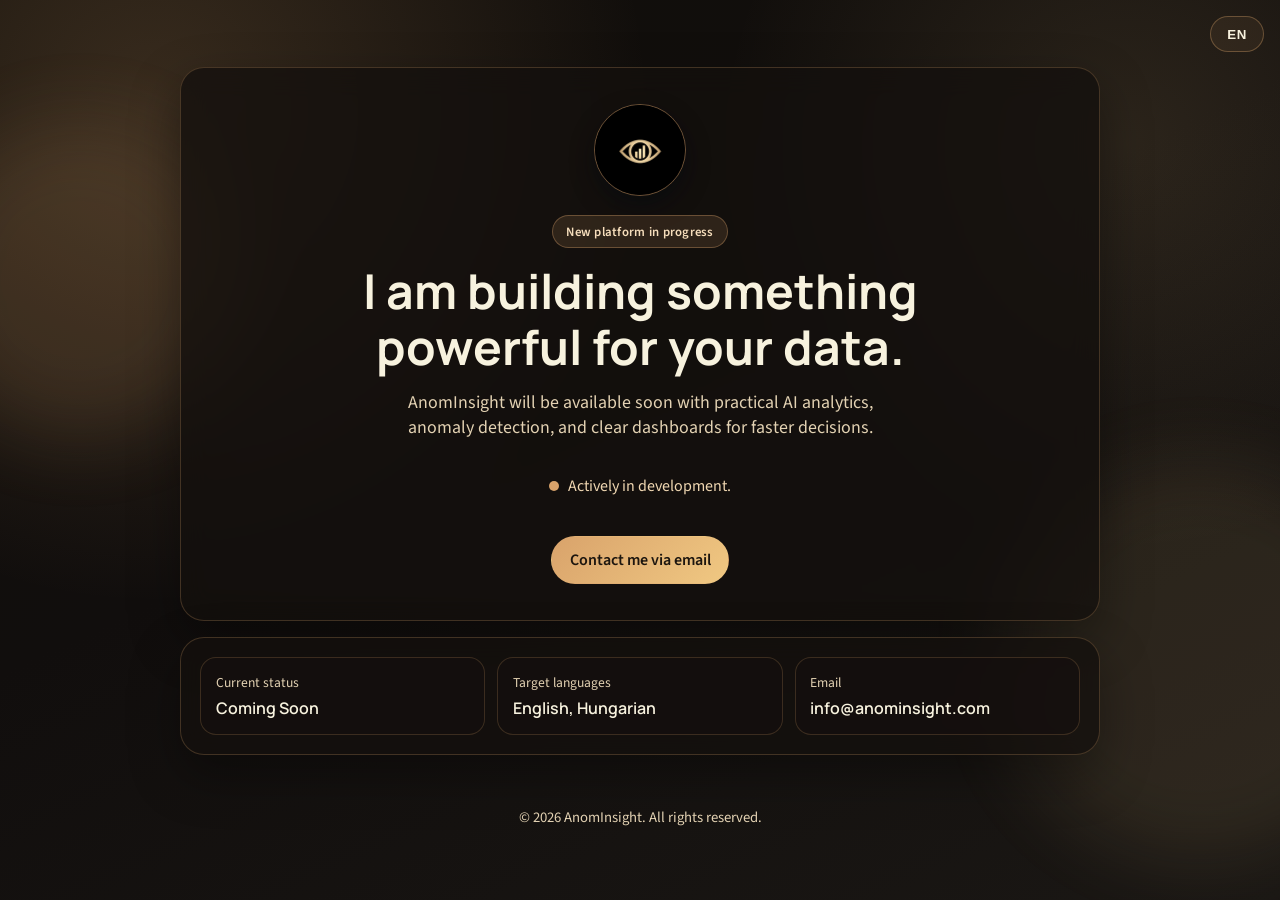
==== commit a38bcee3: "style: update color variables, improve motion handling, and refine typography - Changed muted color " ====
--- a/index.html
+++ b/index.html
@@ -7,14 +7,67 @@
       name="description"
       content="AnomInsight is launching soon. AI-powered analytics and anomaly detection for data-driven teams."
     />
+    <meta name="robots" content="index, follow" />
+    <meta name="author" content="AnomInsight" />
+    <meta name="theme-color" content="#090806" />
     <title>AnomInsight | Coming Soon</title>
+    <link rel="canonical" href="https://anominsight.com/" />
+    <link rel="icon" type="image/png" sizes="32x32" href="images/favicon-circle-32.png?v=4" />
+    <link rel="icon" type="image/png" sizes="192x192" href="images/favicon-circle-192.png?v=4" />
+    <link rel="apple-touch-icon" href="images/favicon-circle-512.png?v=4" />
+    <link rel="shortcut icon" href="images/favicon-circle-32.png?v=4" />
+    <link rel="manifest" href="site.webmanifest" />
     <link rel="preconnect" href="https://fonts.googleapis.com" />
     <link rel="preconnect" href="https://fonts.gstatic.com" crossorigin />
     <link
-      href="https://fonts.googleapis.com/css2?family=Sora:wght@500;600;700;800&family=IBM+Plex+Sans:wght@400;500;600&display=swap"
+      href="https://fonts.googleapis.com/css2?family=Manrope:wght@600;700;800&family=Source+Sans+3:wght@400;500;600;700&display=swap"
       rel="stylesheet"
     />
     <link rel="stylesheet" href="style.css" />
+
+    <!-- Open Graph / Facebook, LinkedIn, etc. -->
+    <meta property="og:type" content="website" />
+    <meta property="og:url" content="https://anominsight.com/" />
+    <meta property="og:site_name" content="AnomInsight" />
+    <meta property="og:locale" content="en_US" />
+    <meta property="og:title" content="AnomInsight | Coming Soon" />
+    <meta
+      property="og:description"
+      content="AnomInsight is launching soon. AI-powered analytics and anomaly detection for data-driven teams."
+    />
+    <meta property="og:image" content="https://anominsight.com/images/Logo_small_2.png" />
+    <meta property="og:image:secure_url" content="https://anominsight.com/images/Logo_small_2.png" />
+    <meta property="og:image:type" content="image/png" />
+    <meta property="og:image:width" content="1254" />
+    <meta property="og:image:height" content="1254" />
+    <meta property="og:image:alt" content="AnomInsight logo" />
+
+    <!-- Twitter -->
+    <meta name="twitter:card" content="summary_large_image" />
+    <meta name="twitter:title" content="AnomInsight | Coming Soon" />
+    <meta
+      name="twitter:description"
+      content="AnomInsight is launching soon. AI-powered analytics and anomaly detection for data-driven teams."
+    />
+    <meta name="twitter:image" content="https://anominsight.com/images/Logo_small_2.png" />
+
+    <script type="application/ld+json">
+      {
+        "@context": "https://schema.org",
+        "@type": "Organization",
+        "name": "AnomInsight",
+        "url": "https://anominsight.com/",
+        "logo": "https://anominsight.com/images/Logo_small_2.png",
+        "email": "info@anominsight.com",
+        "description": "AI-powered analytics and anomaly detection for data-driven teams.",
+        "sameAs": ["https://github.com/AnomInsight"],
+        "founder": {
+          "@type": "Person",
+          "name": "Bence Csomor",
+          "sameAs": "https://www.linkedin.com/in/bence-csomor-923a8b3b2/"
+        }
+      }
+    </script>
   </head>
   <body>
     <button class="lang-toggle" type="button" aria-label="Switch language" data-i18n="lang.toggle">HU</button>
@@ -25,7 +78,7 @@
     <main class="page">
       <section class="hero card reveal">
         <div class="hero-brand">
-          <img class="logo" src="images/Logo_small_2.png" alt="AnomInsight logo" />
+          <img class="logo" src="images/logo-circle-184.png" alt="AnomInsight logo" width="92" height="92" />
           <p class="pill" data-i18n="hero.pill">New platform in progress</p>
         </div>
         <h1 data-i18n="hero.title">I am building something powerful for your data.</h1>
@@ -36,7 +89,7 @@
 
         <div class="status-wrap">
           <span class="status-dot" aria-hidden="true"></span>
-          <p id="statusText">Preparing launch experience...</p>
+          <p data-i18n="status.text">Actively in development.</p>
         </div>
 
         <div class="actions">
@@ -68,4 +121,4 @@
 
     <script src="script.js"></script>
   </body>
-</html>+</html>
--- a/style.css
+++ b/style.css
@@ -3,21 +3,37 @@
 	--bg-soft: #1a1714;
 	--card: rgba(20, 16, 14, 0.78);
 	--text: #f7f2de;
-	--muted: #d1b58c;
+	--muted: #e3d2b3;
 	--line: rgba(217, 163, 107, 0.24);
 	--accent: #d9a36b;
 	--accent-strong: #f0c882;
+
+	/* Motion: matches src/frontend's tokens so both pages feel like one site. */
+	--ease-out: cubic-bezier(0.23, 1, 0.32, 1);
+	--duration-fast: 140ms;
+	--duration-base: 220ms;
 }
 
 * {
 	box-sizing: border-box;
+}
+
+/* Reduced motion: collapse transitions/animations to effectively instant
+   rather than removing them, so content still appears and state still
+   changes - it just doesn't move to get there. */
+@media (prefers-reduced-motion: reduce) {
+	*, *::before, *::after {
+		animation-duration: 0.001ms !important;
+		animation-iteration-count: 1 !important;
+		transition-duration: 0.001ms !important;
+	}
 }
 
 body {
 	margin: 0;
 	min-height: 100vh;
 	color: var(--text);
-	font-family: 'IBM Plex Sans', sans-serif;
+	font-family: 'Source Sans 3', sans-serif;
 	background:
 		radial-gradient(circle at 12% 12%, rgba(217, 163, 107, 0.2), transparent 36%),
 		radial-gradient(circle at 88% 16%, rgba(240, 200, 130, 0.12), transparent 30%),
@@ -38,12 +54,18 @@
 	font-weight: 700;
 	letter-spacing: 0.05em;
 	cursor: pointer;
-	transition: background-color 170ms ease, transform 170ms ease;
-}
-
-.lang-toggle:hover {
-	background: rgba(217, 163, 107, 0.14);
-	transform: translateY(-1px);
+	transition: background-color var(--duration-fast) ease, transform var(--duration-fast) var(--ease-out);
+}
+
+@media (hover: hover) and (pointer: fine) {
+	.lang-toggle:hover {
+		background: rgba(217, 163, 107, 0.14);
+		transform: translateY(-1px);
+	}
+}
+
+.lang-toggle:active {
+	transform: scale(0.96);
 }
 
 .bg-shape {
@@ -111,15 +133,15 @@
 	padding: 0.4rem 0.85rem;
 	border-radius: 999px;
 	font-size: 0.8rem;
-	letter-spacing: 0.1em;
-	text-transform: uppercase;
+	font-weight: 600;
+	letter-spacing: 0.02em;
 	background: rgba(217, 163, 107, 0.14);
 	border: 1px solid rgba(217, 163, 107, 0.35);
 	color: #f6debc;
 }
 
 h1 {
-	font-family: 'Sora', sans-serif;
+	font-family: 'Manrope', sans-serif;
 	margin: 0.95rem auto 0;
 	font-size: clamp(1.9rem, 4.3vw, 3rem);
 	line-height: 1.15;
@@ -146,8 +168,6 @@
 	height: 10px;
 	border-radius: 50%;
 	background: var(--accent);
-	box-shadow: 0 0 0 0 rgba(217, 163, 107, 0.55);
-	animation: pulse 2s infinite;
 }
 
 .actions {
@@ -165,11 +185,17 @@
 	text-decoration: none;
 	font-weight: 600;
 	border: 1px solid transparent;
-	transition: transform 170ms ease, background-color 170ms ease, border-color 170ms ease;
-}
-
-.btn:hover {
-	transform: translateY(-1px);
+	transition: transform var(--duration-fast) var(--ease-out), background-color var(--duration-fast) ease, border-color var(--duration-fast) ease;
+}
+
+@media (hover: hover) and (pointer: fine) {
+	.btn:hover {
+		transform: translateY(-1px);
+	}
+}
+
+.btn:active {
+	transform: scale(0.97);
 }
 
 .btn-primary {
@@ -206,7 +232,7 @@
 
 .meta-value {
 	margin: 0.35rem 0 0;
-	font-family: 'Sora', sans-serif;
+	font-family: 'Manrope', sans-serif;
 	font-weight: 600;
 	font-size: 1rem;
 }
@@ -224,19 +250,7 @@
 }
 
 .reveal.in {
-	animation: revealUp 540ms ease forwards;
-}
-
-@keyframes pulse {
-	0% {
-		box-shadow: 0 0 0 0 rgba(217, 163, 107, 0.65);
-	}
-	70% {
-		box-shadow: 0 0 0 12px rgba(217, 163, 107, 0);
-	}
-	100% {
-		box-shadow: 0 0 0 0 rgba(217, 163, 107, 0);
-	}
+	animation: revealUp 540ms var(--ease-out) forwards;
 }
 
 @keyframes revealUp {
